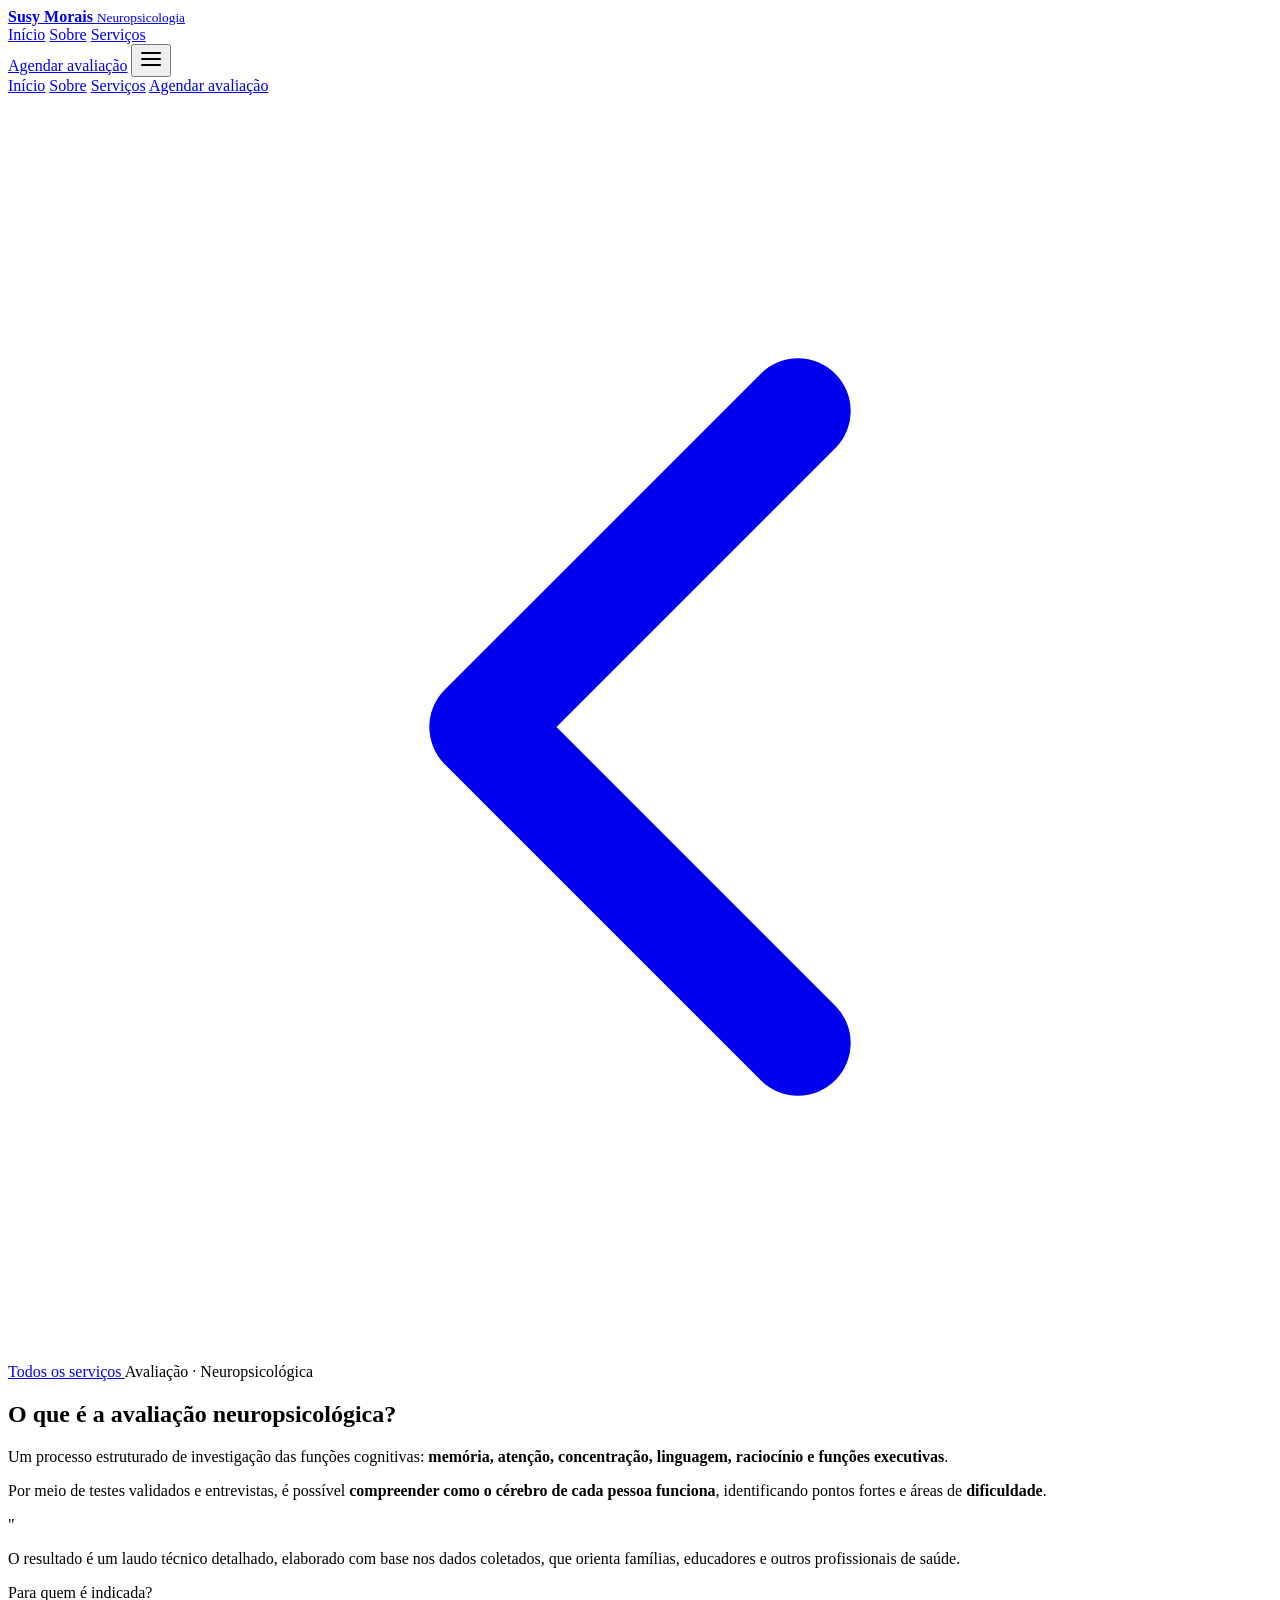
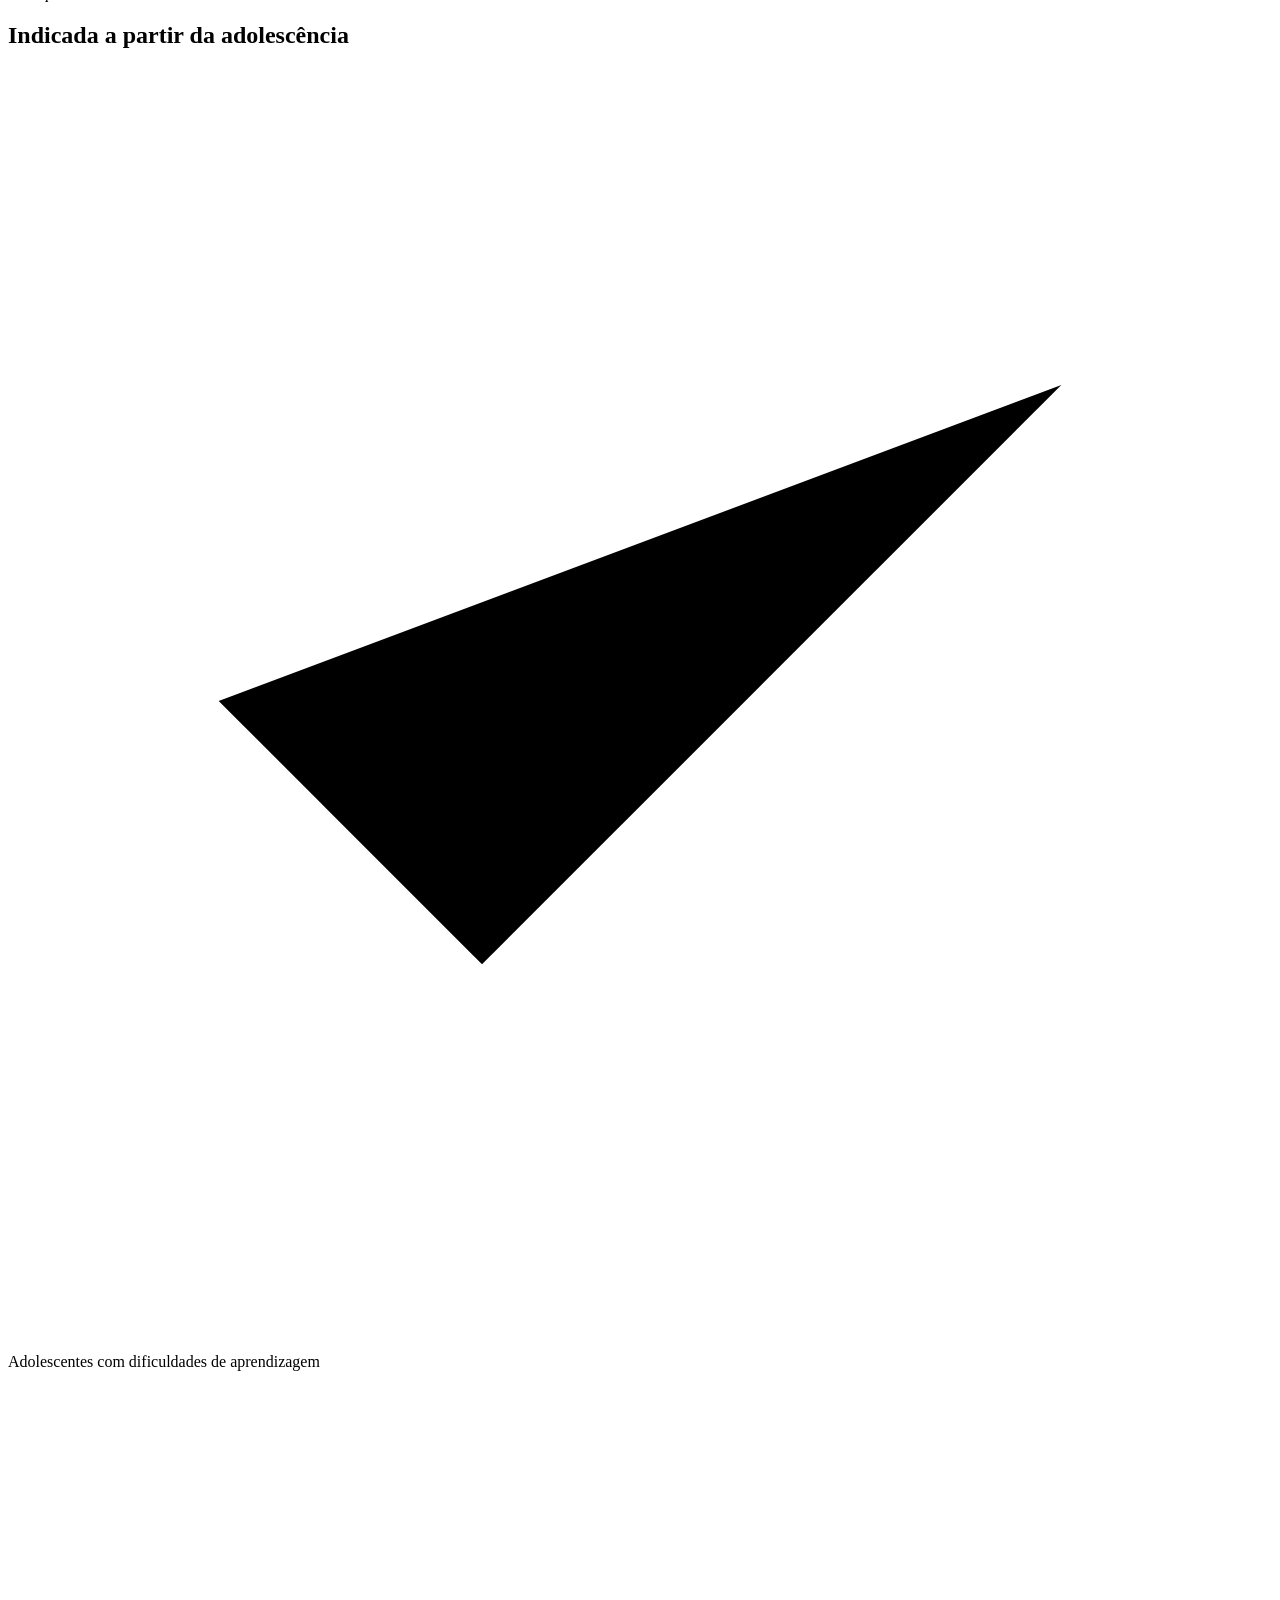
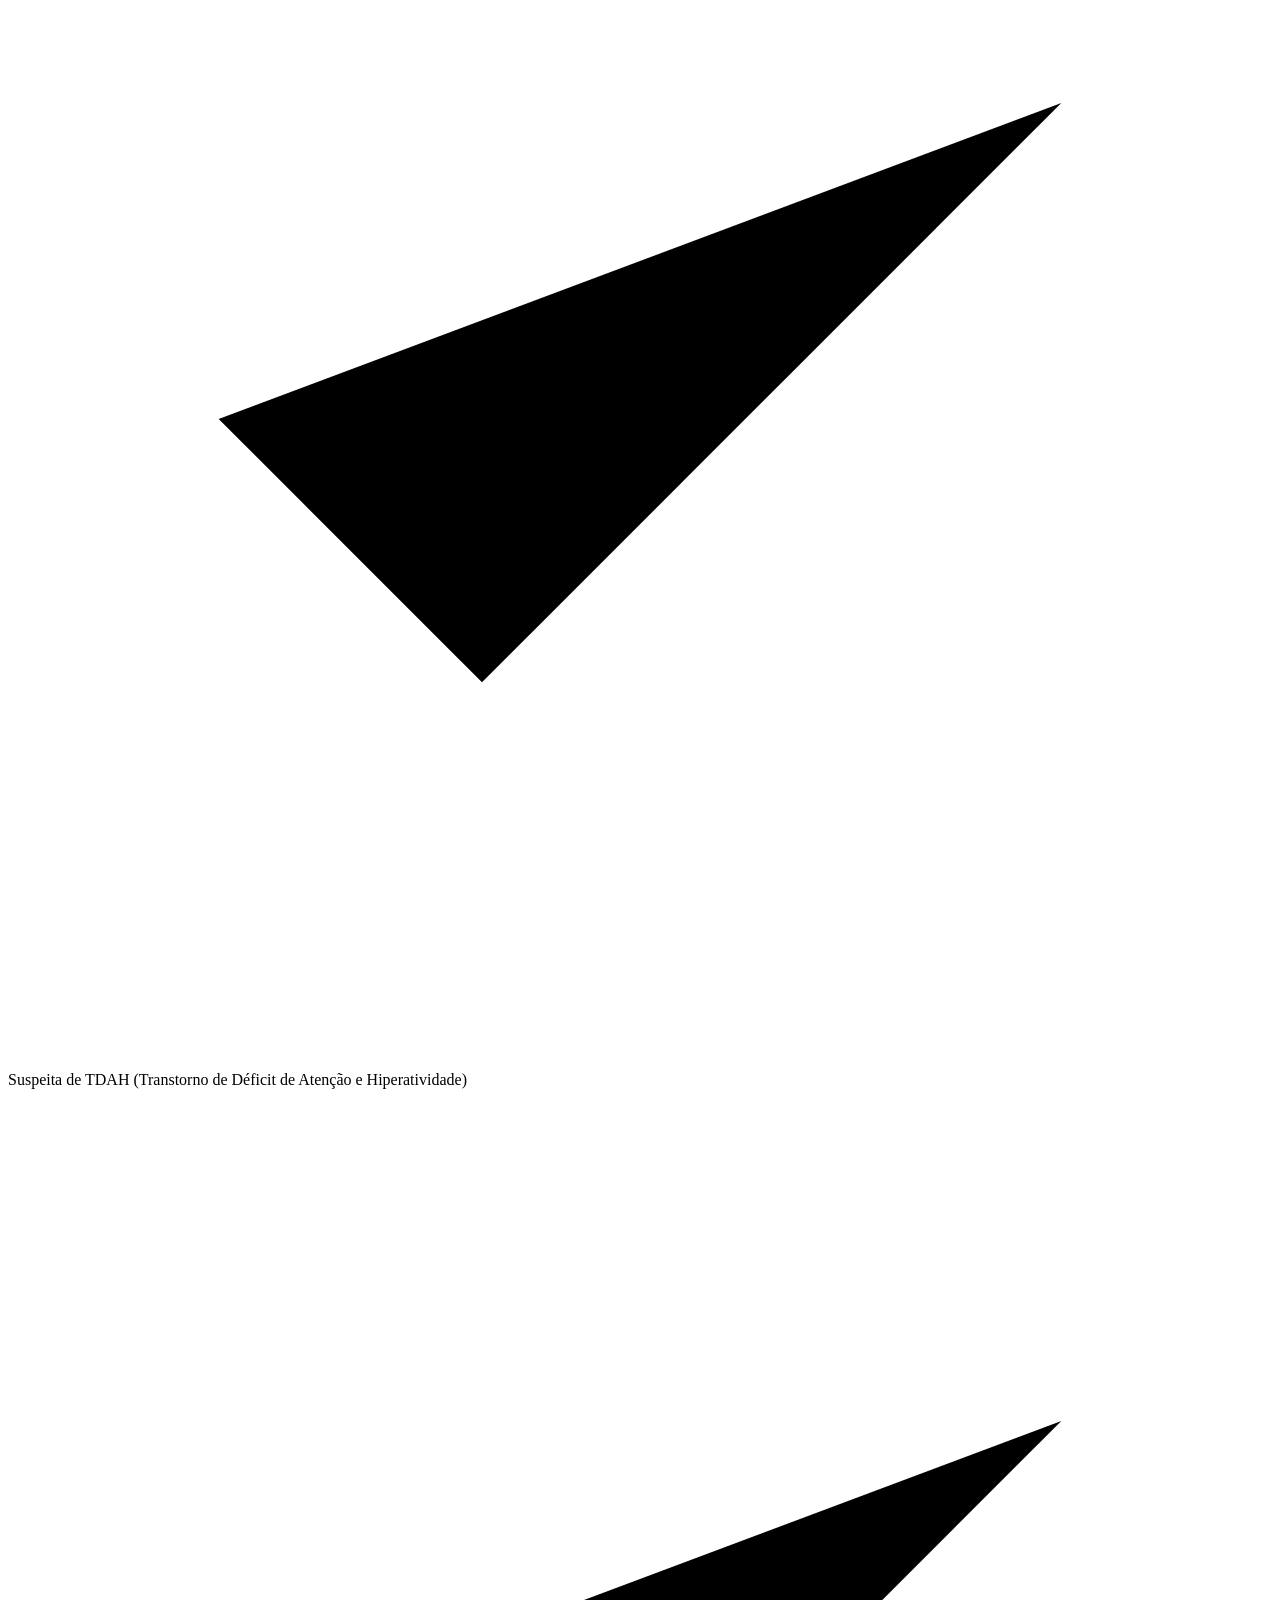
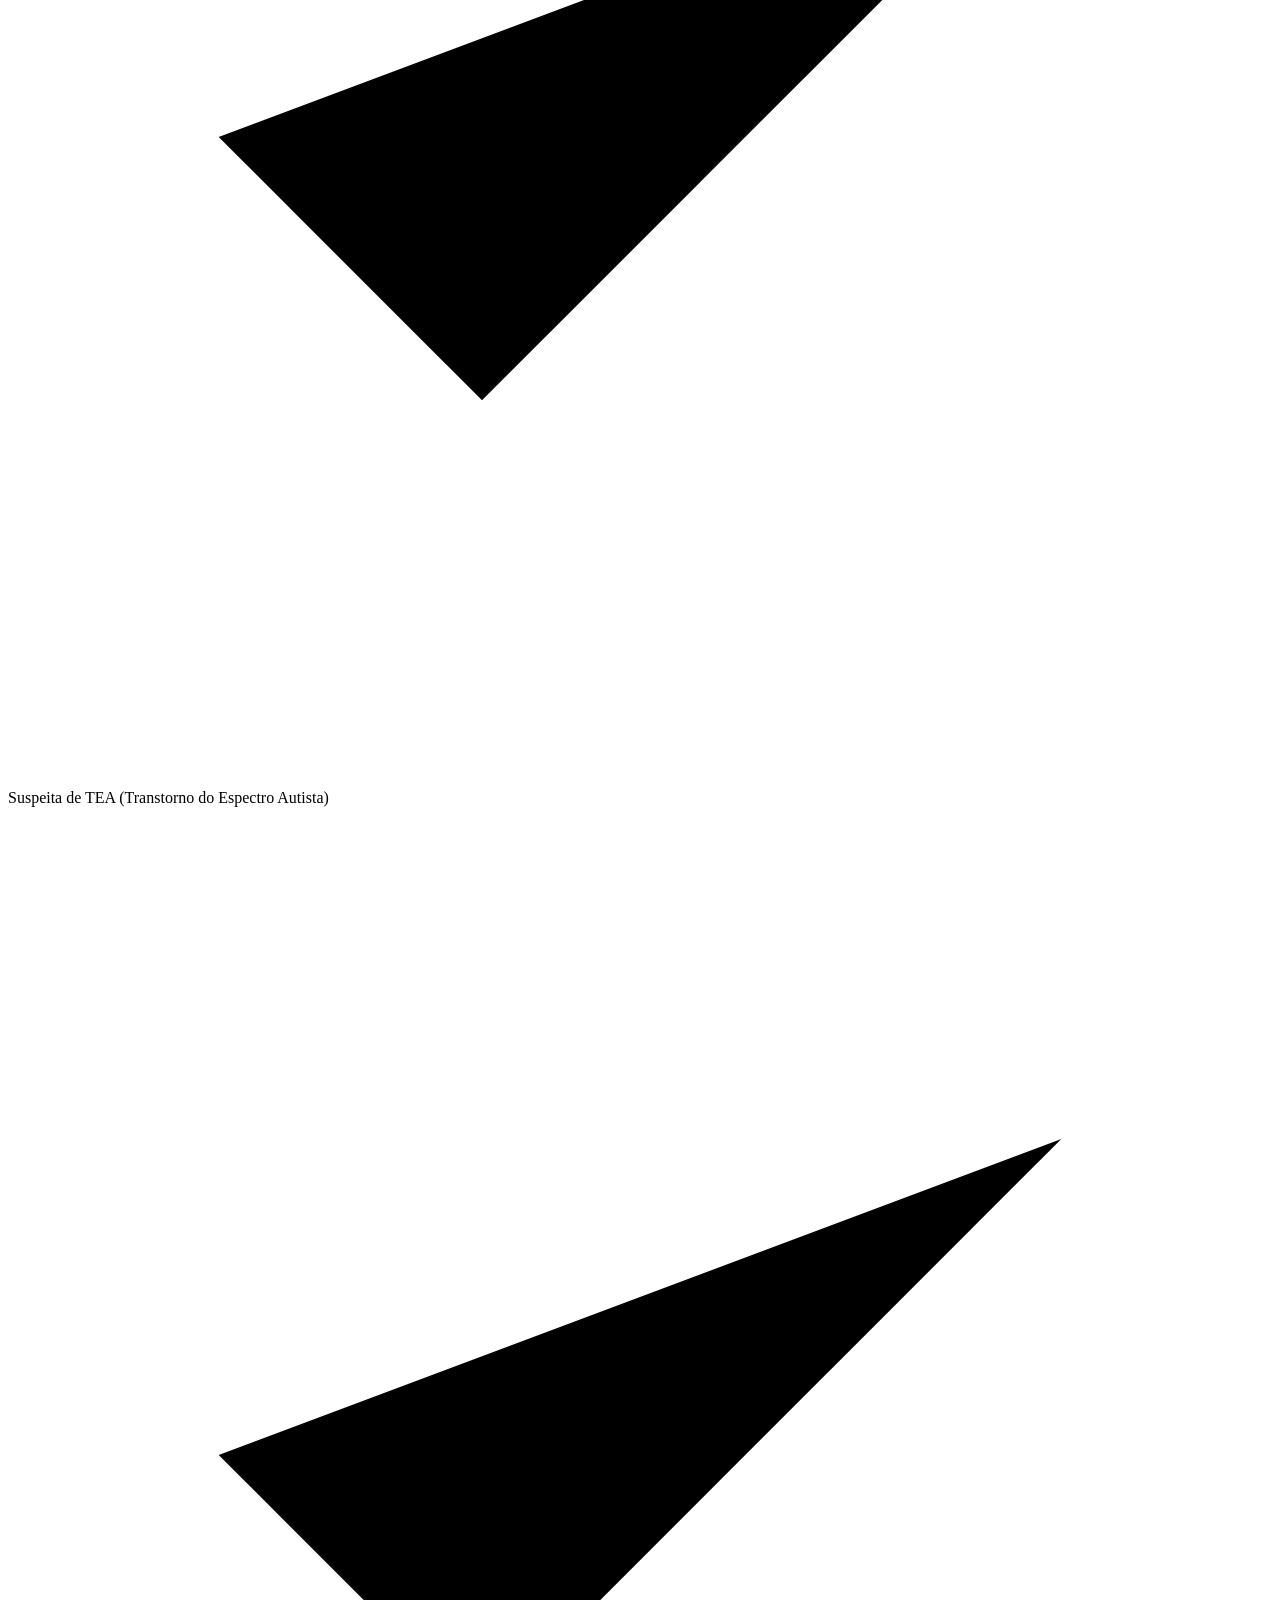
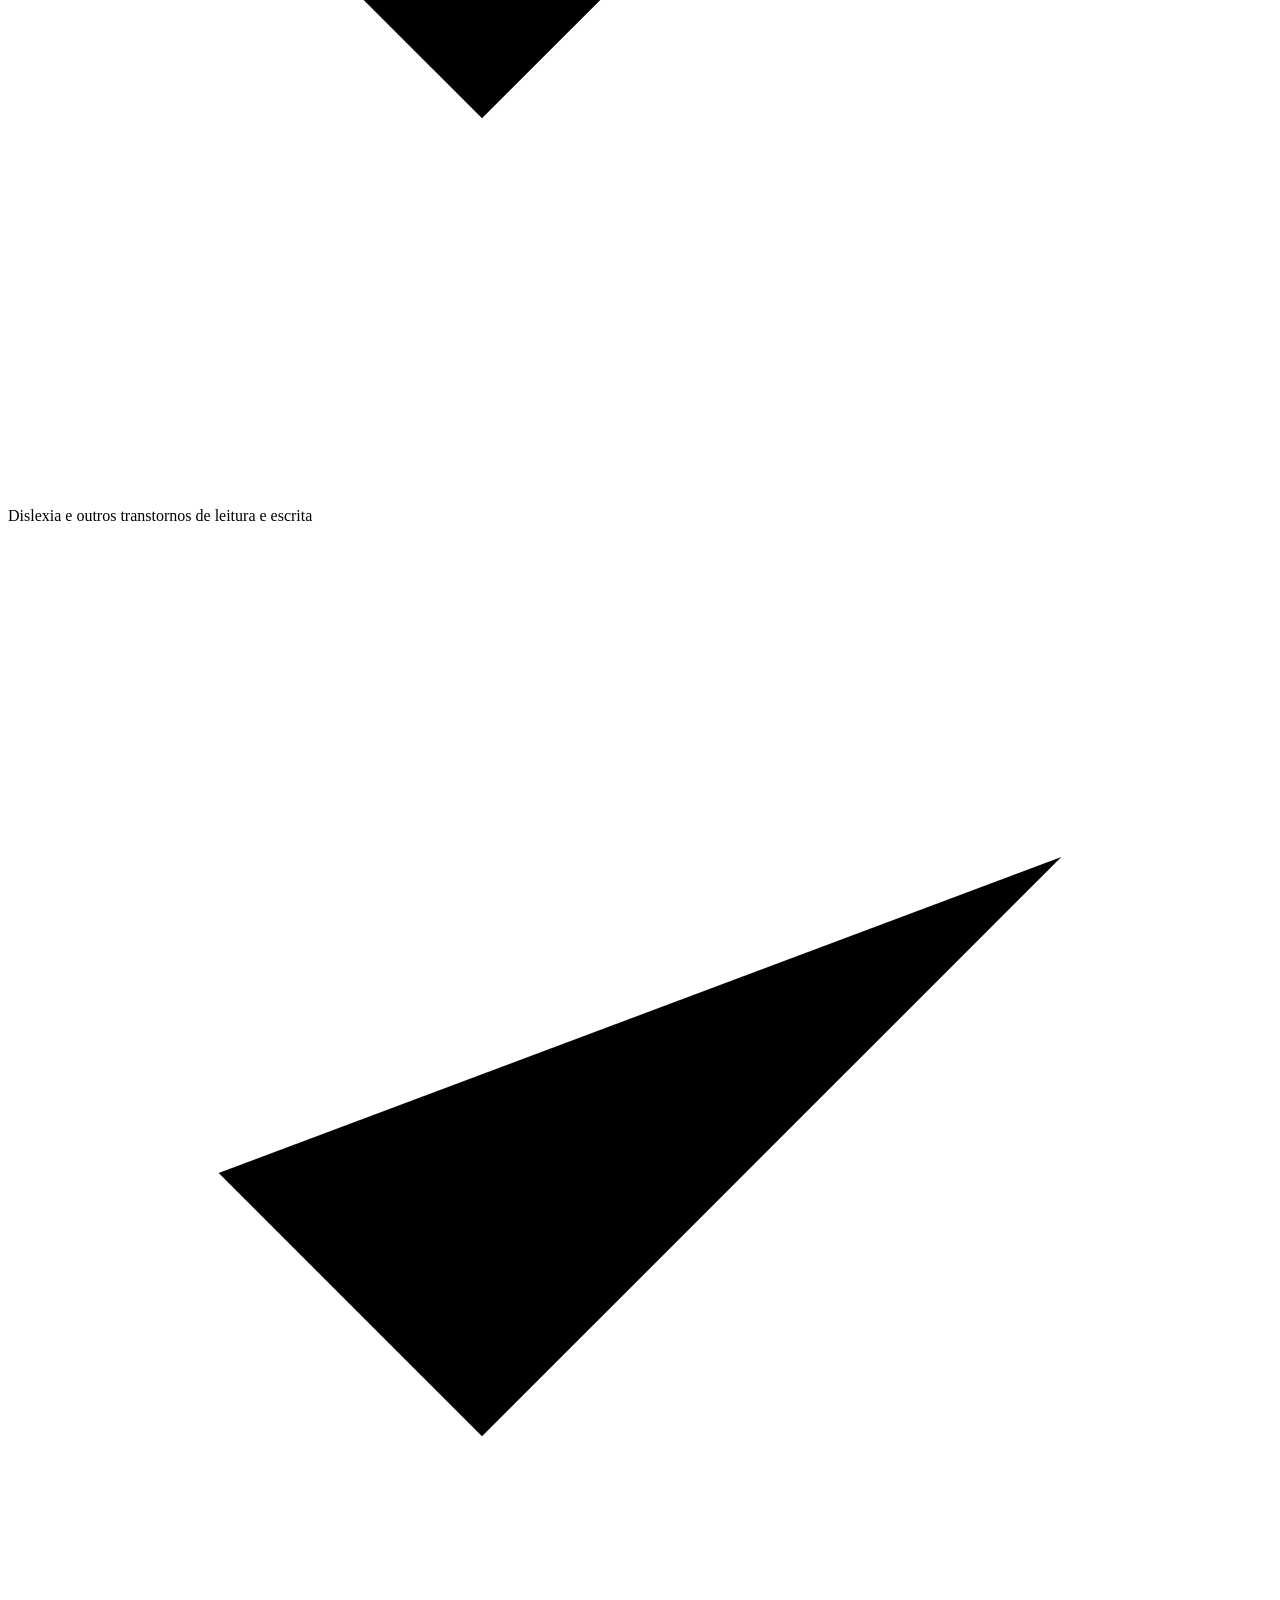
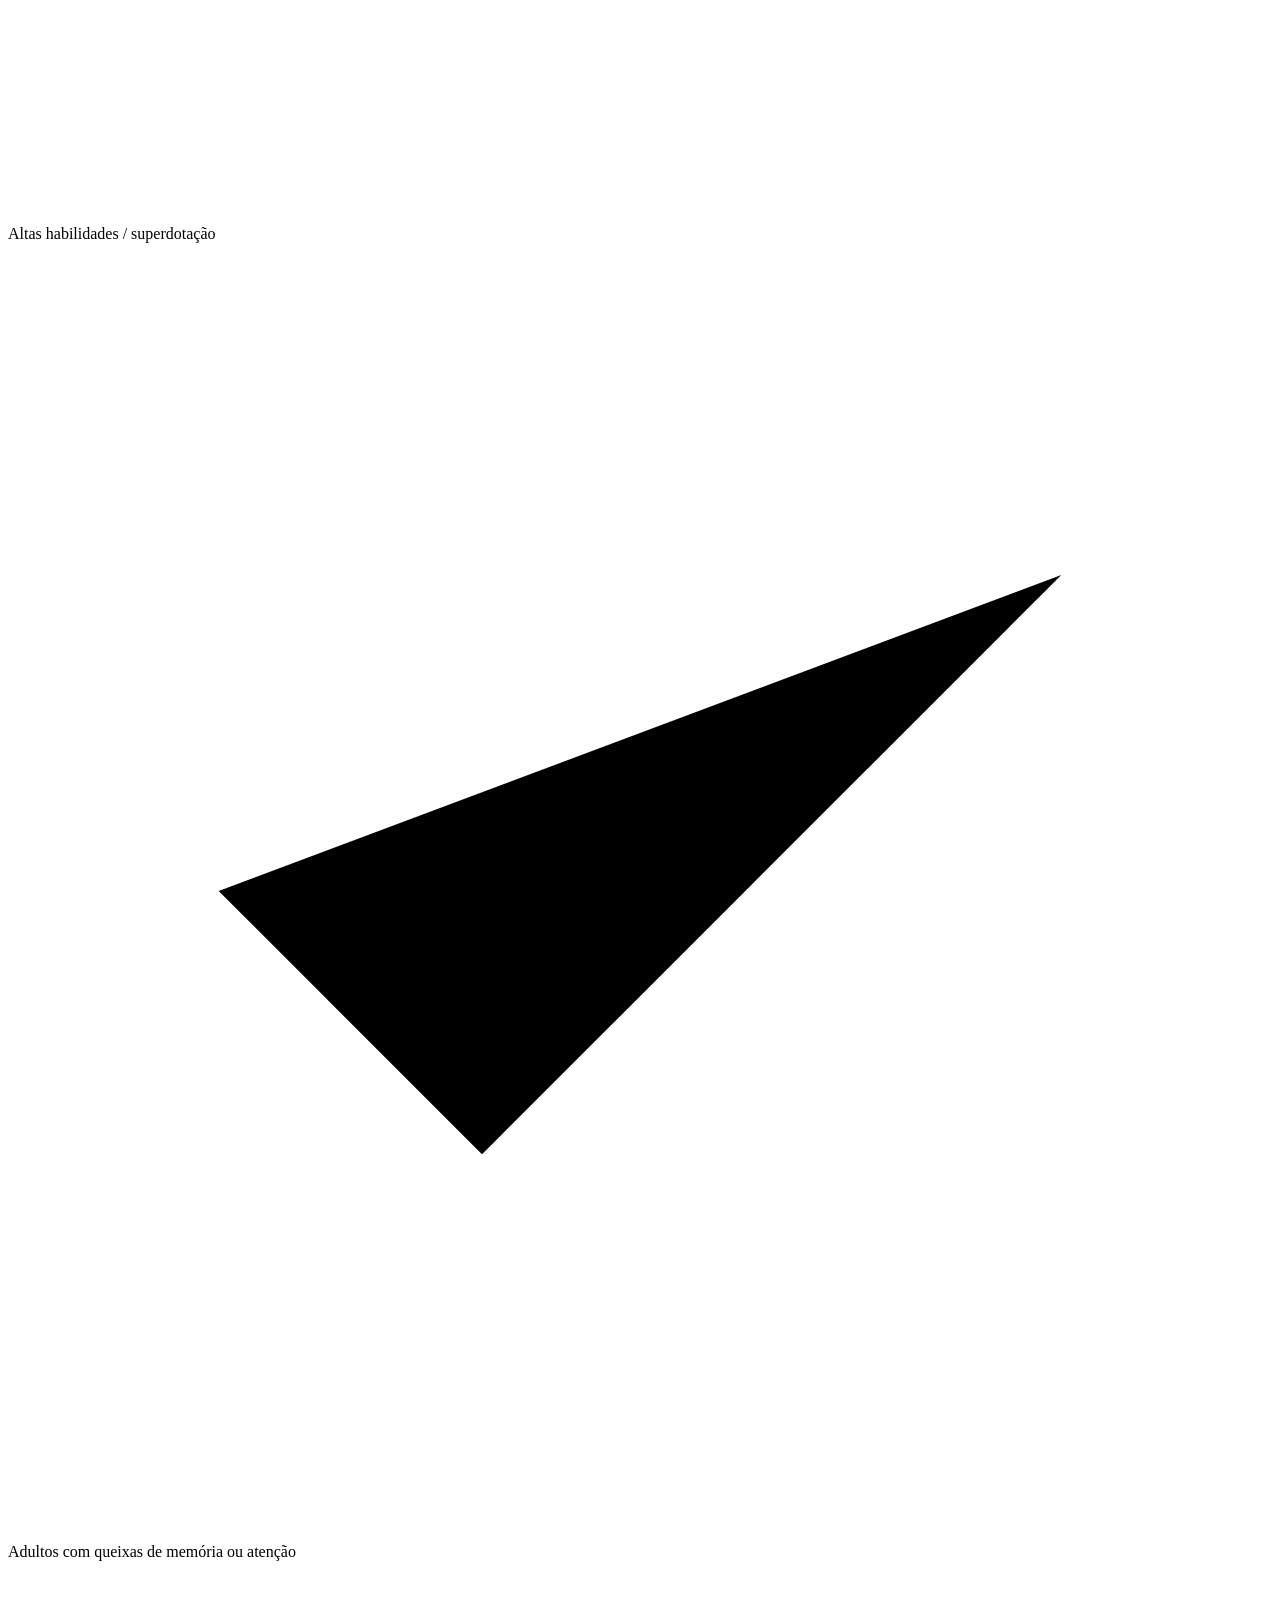
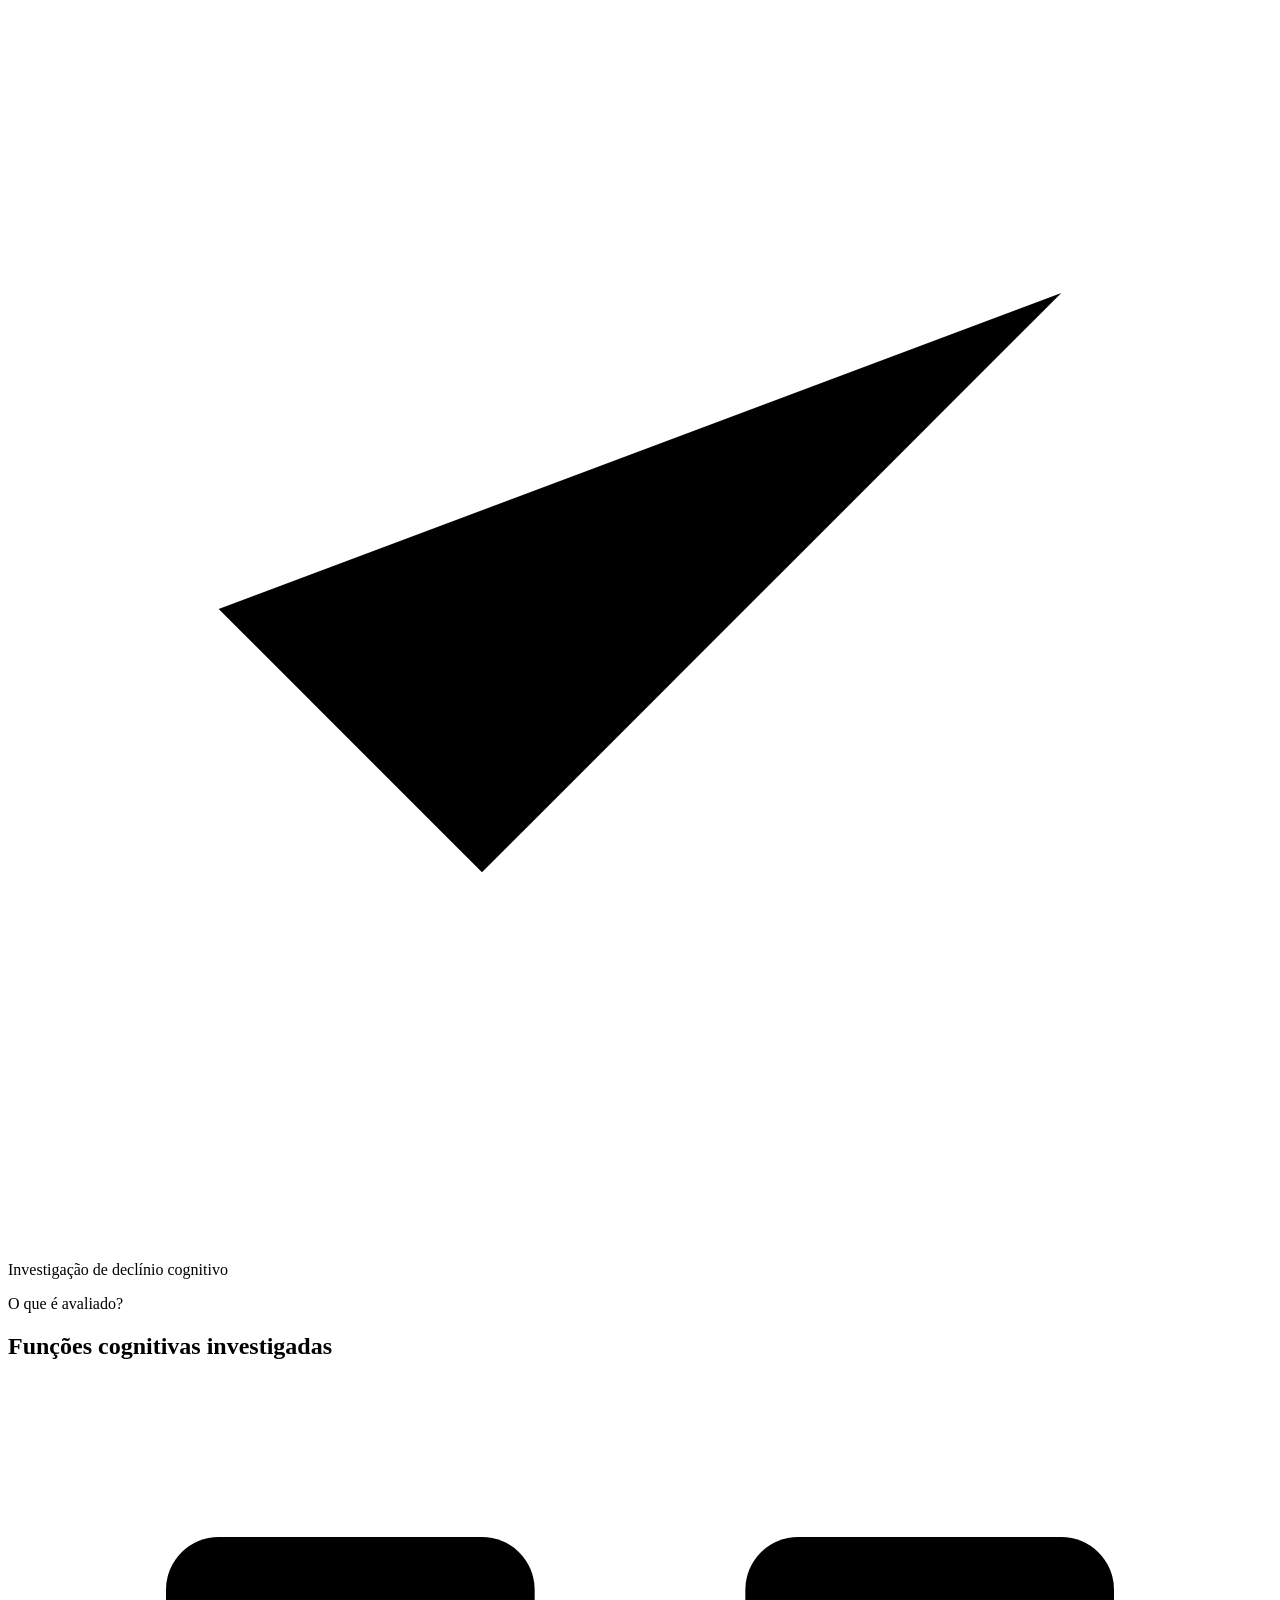
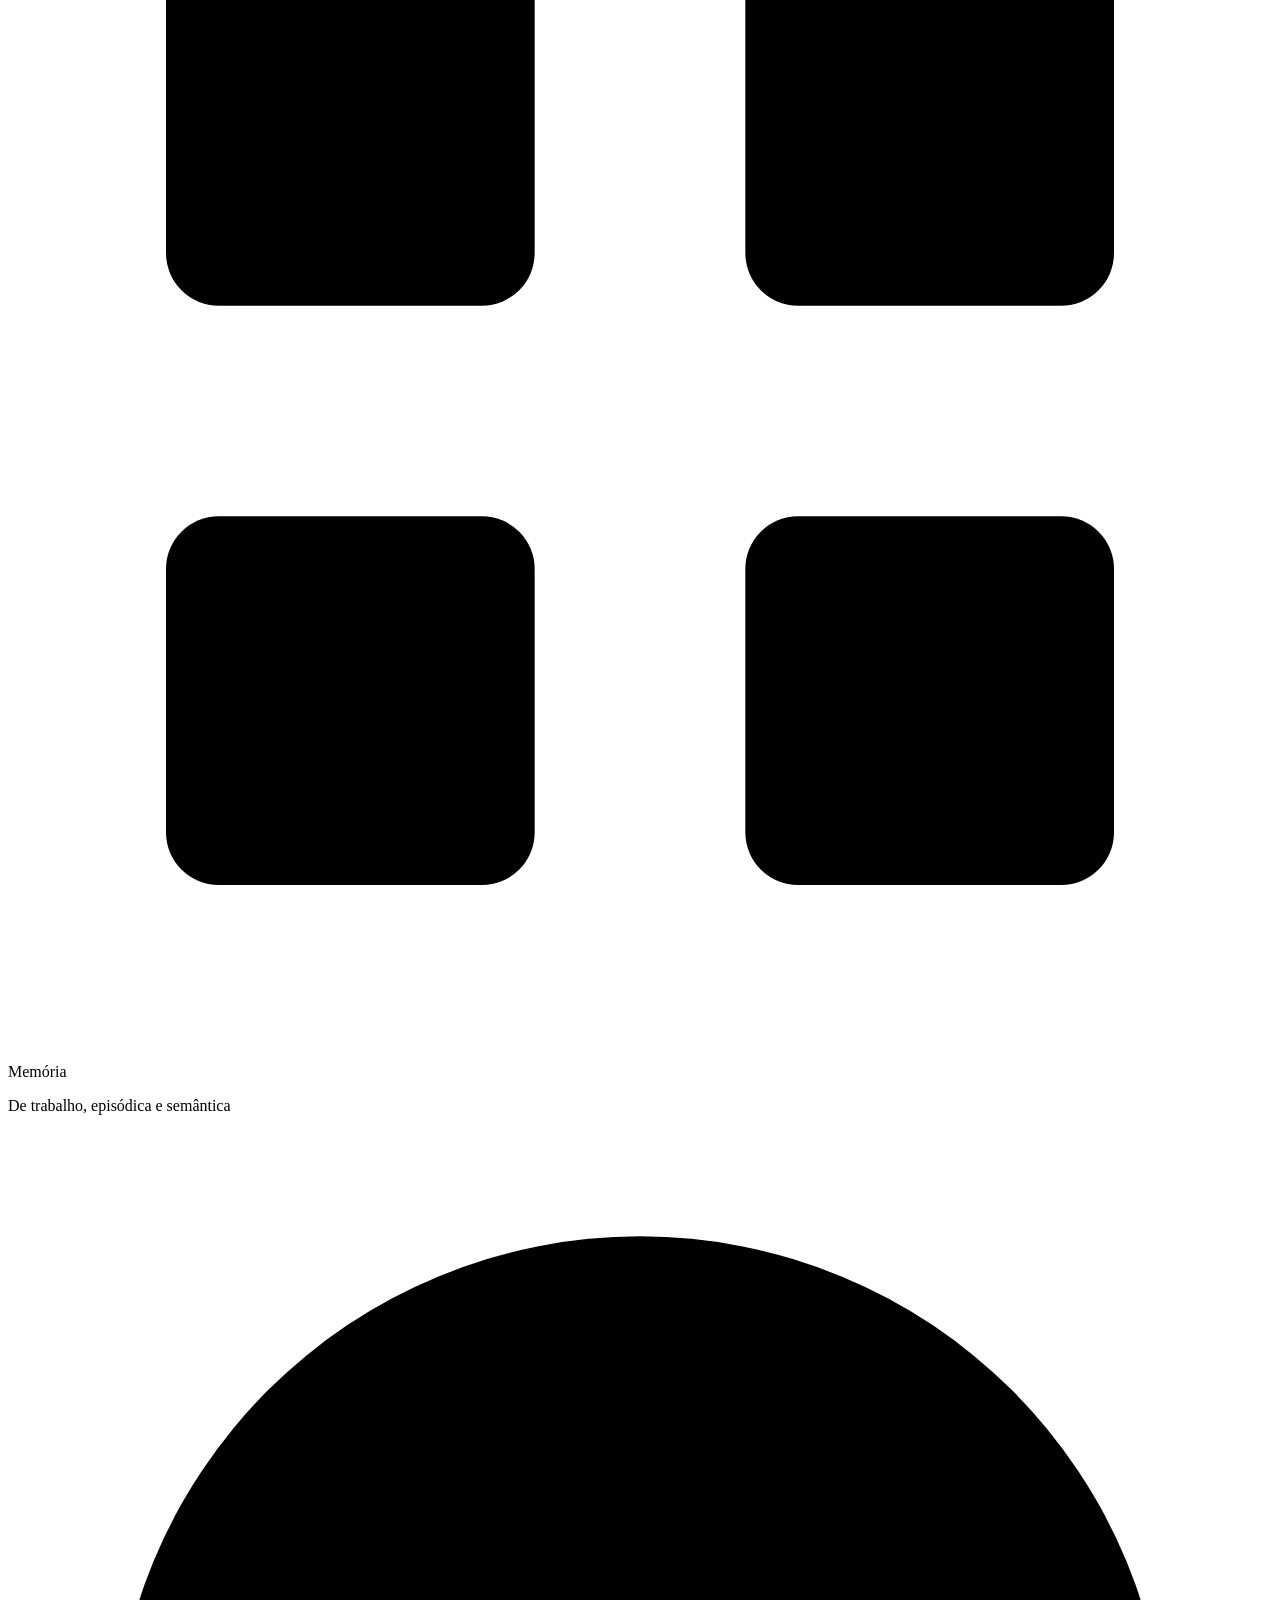
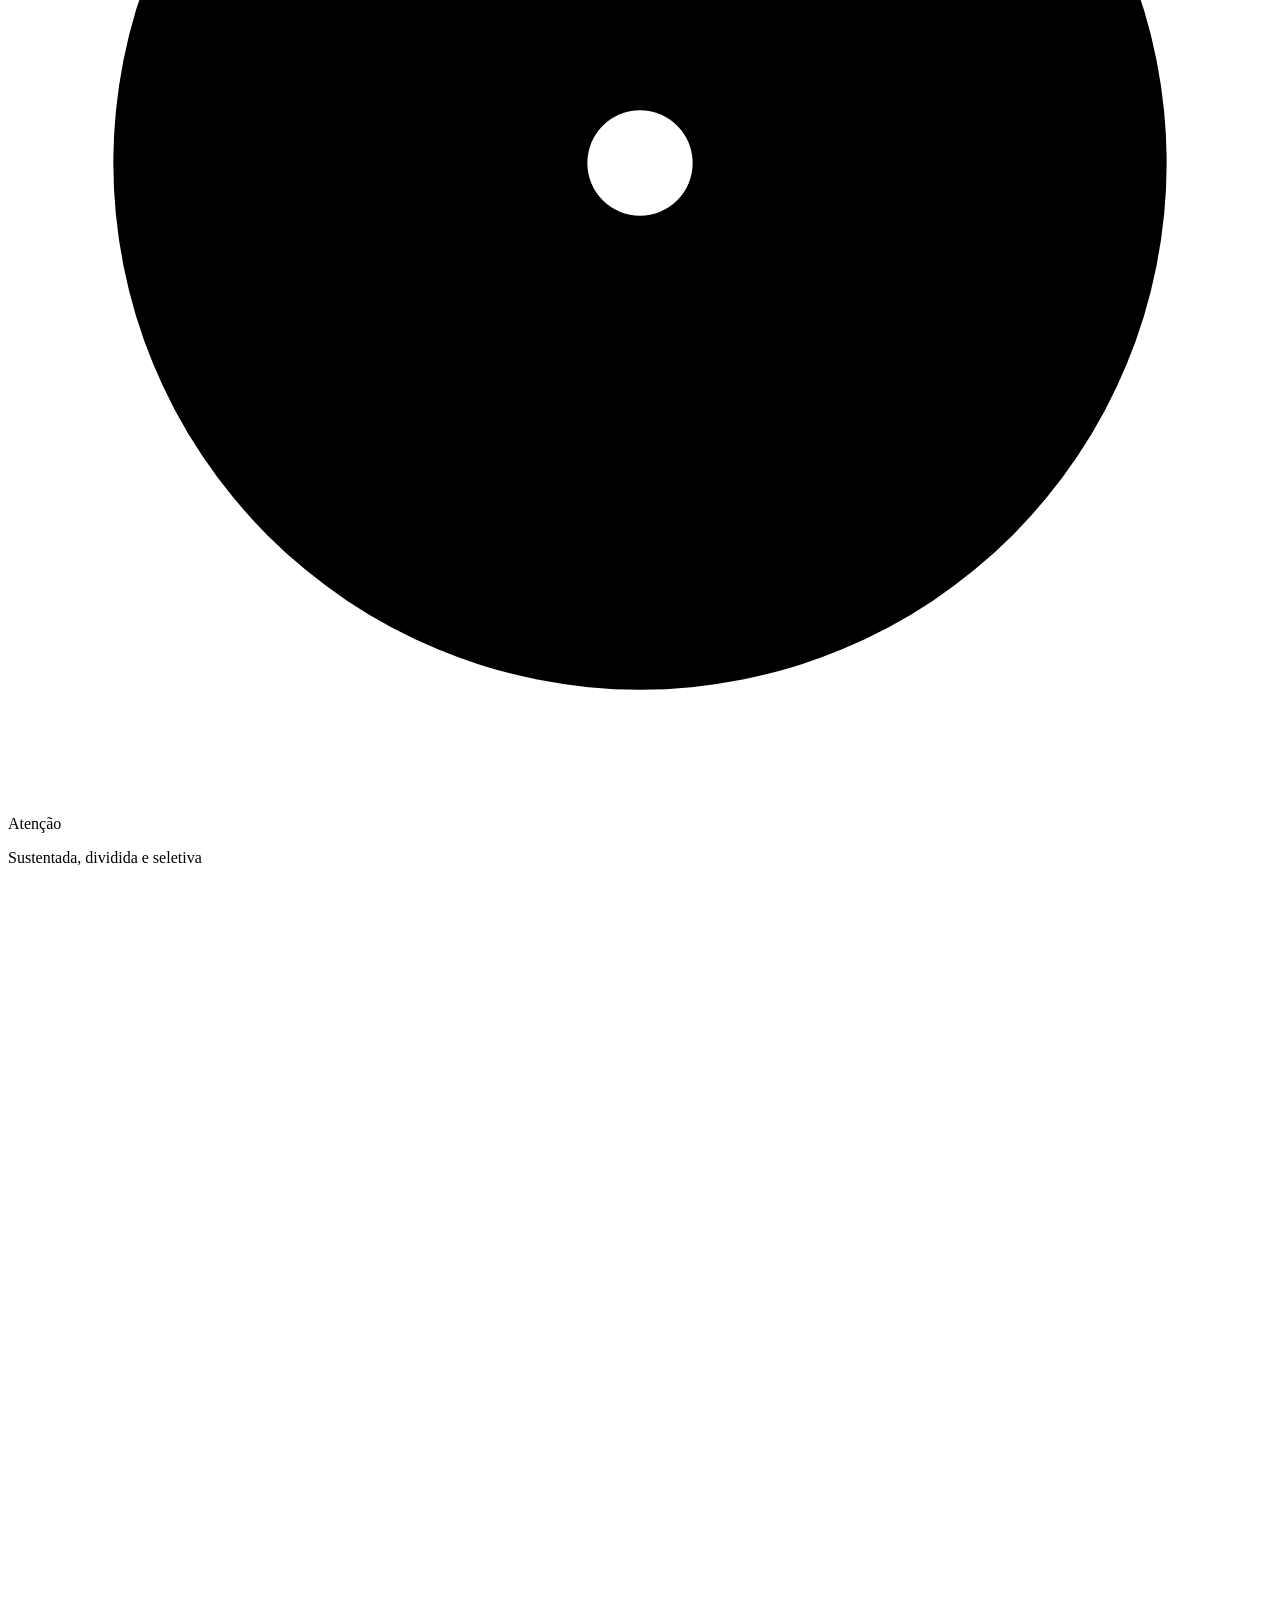
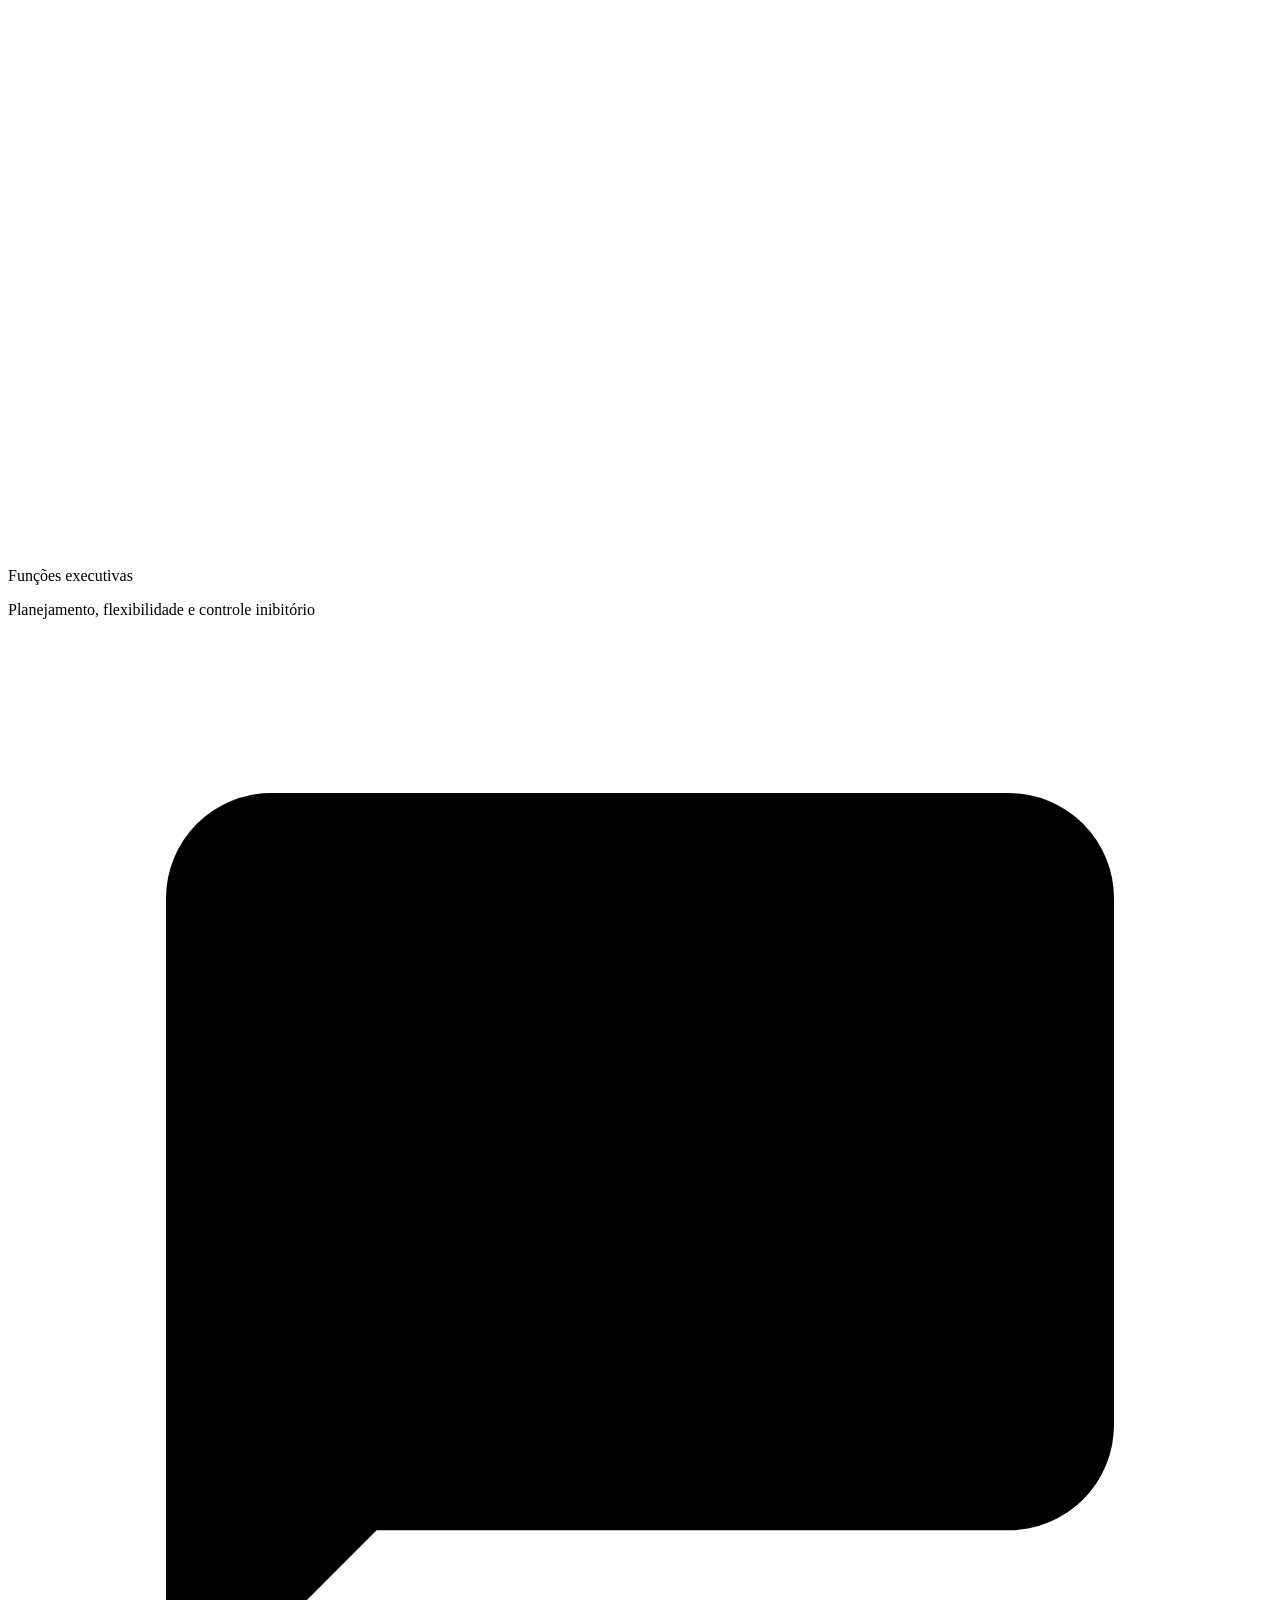
==== avaliacao-neuropsicologica.html @ e9dd9f86 "Remove menções a atendimento infantil, atendimento a partir da adolescência" ====
<!doctype html>
<html lang="pt-BR">
<head>
  <meta charset="utf-8" />
  <meta name="viewport" content="width=device-width, initial-scale=1" />
  <title>Avaliação Neuropsicológica, Susy Morais · Psicóloga</title>
  <meta name="description" content="Avaliação neuropsicológica completa em Natal – RN. Diagnóstico de TDAH, TEA, dificuldades de aprendizagem, memória e funções executivas." />
  <link rel="stylesheet" href="styles.css" />
</head>
<body>

  <nav class="nav" id="nav">
    <a class="brand" href="index.html">
      <b>Susy Morais</b>
      <small>Neuropsicologia</small>
    </a>
    <div class="navlinks">
      <a href="index.html">Início</a>
      <a href="sobre.html">Sobre</a>
      <a href="servicos.html" aria-current="page">Serviços</a>
    </div>
    <a class="btn-nav" href="https://wa.me/5584988919229?text=Ol%C3%A1%20Susy%2C%20gostaria%20de%20agendar%20uma%20avalia%C3%A7%C3%A3o%20neuropsicol%C3%B3gica." target="_blank" rel="noopener">Agendar avaliação</a>
    <button class="menu-toggle" id="menuToggle" aria-label="Menu" aria-expanded="false">
      <svg width="24" height="24" viewBox="0 0 24 24" fill="none" stroke="currentColor" stroke-width="2" stroke-linecap="round">
        <line x1="3" y1="6" x2="21" y2="6"/><line x1="3" y1="12" x2="21" y2="12"/><line x1="3" y1="18" x2="21" y2="18"/>
      </svg>
    </button>
  </nav>
  <div class="nav-drawer" id="navDrawer">
    <a href="index.html">Início</a>
    <a href="sobre.html">Sobre</a>
    <a href="servicos.html" aria-current="page">Serviços</a>
    <a class="btn-nav" href="https://wa.me/5584988919229?text=Ol%C3%A1%20Susy%2C%20gostaria%20de%20agendar%20uma%20avalia%C3%A7%C3%A3o." target="_blank" rel="noopener">Agendar avaliação</a>
  </div>

  <!-- HERO -->
  <section class="dp-hero">
    <div class="wrap dp-hero-grid">
      <div>
        <a class="back-link" href="servicos.html">
          <svg viewBox="0 0 24 24" fill="none" stroke="currentColor" stroke-width="2" stroke-linecap="round" stroke-linejoin="round"><polyline points="15 18 9 12 15 6"/></svg>
          Todos os serviços
        </a>
        <span class="eyebrow">Avaliação · Neuropsicológica</span>
        <h1>O que é a avaliação neuropsicológica?</h1>
        <div class="dp-deco"></div>
      </div>
      <div class="dp-hero-text">
        <p>Um processo estruturado de investigação das funções cognitivas: <strong>memória, atenção, concentração, linguagem, raciocínio e funções executivas</strong>.</p>
        <p>Por meio de testes validados e entrevistas, é possível <strong>compreender como o cérebro de cada pessoa funciona</strong>, identificando pontos fortes e áreas de <strong>dificuldade</strong>.</p>
      </div>
    </div>
  </section>

  <!-- CITAÇÃO -->
  <div class="dp-quote">
    <div class="wrap">
      <div class="dp-qmark">"</div>
      <p>O resultado é um laudo técnico detalhado, elaborado com base nos dados coletados, que orienta famílias, educadores e outros profissionais de saúde.</p>
    </div>
  </div>

  <!-- PARA QUEM -->
  <section class="sec">
    <div class="wrap">
      <div class="sec-head">
        <span class="eyebrow">Para quem é indicada?</span>
        <h2>Indicada a partir da adolescência</h2>
      </div>
      <div class="check-grid">
        <div class="check-item">
          <div class="check-icon"><svg viewBox="0 0 24 24"><path d="M20 6 9 17l-5-5"/></svg></div>
          <p>Adolescentes com dificuldades de aprendizagem</p>
        </div>
        <div class="check-item">
          <div class="check-icon"><svg viewBox="0 0 24 24"><path d="M20 6 9 17l-5-5"/></svg></div>
          <p>Suspeita de TDAH (Transtorno de Déficit de Atenção e Hiperatividade)</p>
        </div>
        <div class="check-item">
          <div class="check-icon"><svg viewBox="0 0 24 24"><path d="M20 6 9 17l-5-5"/></svg></div>
          <p>Suspeita de TEA (Transtorno do Espectro Autista)</p>
        </div>
        <div class="check-item">
          <div class="check-icon"><svg viewBox="0 0 24 24"><path d="M20 6 9 17l-5-5"/></svg></div>
          <p>Dislexia e outros transtornos de leitura e escrita</p>
        </div>
        <div class="check-item">
          <div class="check-icon"><svg viewBox="0 0 24 24"><path d="M20 6 9 17l-5-5"/></svg></div>
          <p>Altas habilidades / superdotação</p>
        </div>
        <div class="check-item">
          <div class="check-icon"><svg viewBox="0 0 24 24"><path d="M20 6 9 17l-5-5"/></svg></div>
          <p>Adultos com queixas de memória ou atenção</p>
        </div>
        <div class="check-item">
          <div class="check-icon"><svg viewBox="0 0 24 24"><path d="M20 6 9 17l-5-5"/></svg></div>
          <p>Investigação de declínio cognitivo</p>
        </div>
      </div>
    </div>
  </section>

  <!-- O QUE É AVALIADO -->
  <section class="sec tint">
    <div class="wrap">
      <div class="sec-head">
        <span class="eyebrow">O que é avaliado?</span>
        <h2>Funções cognitivas investigadas</h2>
      </div>
      <div class="func-grid">
        <div class="func-card">
          <div class="func-icon">
            <svg viewBox="0 0 24 24"><rect width="7" height="7" x="3" y="3" rx="1"/><rect width="7" height="7" x="14" y="3" rx="1"/><rect width="7" height="7" x="14" y="14" rx="1"/><rect width="7" height="7" x="3" y="14" rx="1"/></svg>
          </div>
          <p class="func-label">Memória</p>
          <p>De trabalho, episódica e semântica</p>
        </div>
        <div class="func-card">
          <div class="func-icon">
            <svg viewBox="0 0 24 24"><circle cx="12" cy="12" r="10"/><circle cx="12" cy="12" r="1" fill="#fff" stroke="none"/><line x1="22" y1="12" x2="18" y2="12"/><line x1="6" y1="12" x2="2" y2="12"/><line x1="12" y1="6" x2="12" y2="2"/><line x1="12" y1="22" x2="12" y2="18"/></svg>
          </div>
          <p class="func-label">Atenção</p>
          <p>Sustentada, dividida e seletiva</p>
        </div>
        <div class="func-card">
          <div class="func-icon">
            <svg viewBox="0 0 24 24"><line x1="4" y1="21" x2="4" y2="14"/><line x1="4" y1="10" x2="4" y2="3"/><line x1="12" y1="21" x2="12" y2="12"/><line x1="12" y1="8" x2="12" y2="3"/><line x1="20" y1="21" x2="20" y2="16"/><line x1="20" y1="12" x2="20" y2="3"/><line x1="1" y1="14" x2="7" y2="14"/><line x1="9" y1="8" x2="15" y2="8"/><line x1="17" y1="16" x2="23" y2="16"/></svg>
          </div>
          <p class="func-label">Funções executivas</p>
          <p>Planejamento, flexibilidade e controle inibitório</p>
        </div>
        <div class="func-card">
          <div class="func-icon">
            <svg viewBox="0 0 24 24"><path d="M21 15a2 2 0 0 1-2 2H7l-4 4V5a2 2 0 0 1 2-2h14a2 2 0 0 1 2 2z"/></svg>
          </div>
          <p class="func-label">Linguagem</p>
          <p>Linguagem e processamento fonológico</p>
        </div>
        <div class="func-card">
          <div class="func-icon">
            <svg viewBox="0 0 24 24"><polygon points="13 2 3 14 12 14 11 22 21 10 12 10 13 2" fill="#fff" stroke="#fff"/></svg>
          </div>
          <p class="func-label">Raciocínio</p>
          <p>Lógico e velocidade de processamento</p>
        </div>
        <div class="func-card">
          <div class="func-icon">
            <svg viewBox="0 0 24 24"><path d="M1 12s4-8 11-8 11 8 11 8-4 8-11 8-11-8-11-8z"/><circle cx="12" cy="12" r="3"/></svg>
          </div>
          <p class="func-label">Habilidades visuais</p>
          <p>Visuoespaciais e visuoconstrutivas</p>
        </div>
      </div>
    </div>
  </section>

  <!-- COMO FUNCIONA NA PRÁTICA -->
  <section class="sec">
    <div class="wrap">
      <div class="sec-head">
        <span class="eyebrow">O que inclui?</span>
        <h2>Como funciona na prática</h2>
      </div>
      <div class="timeline">
        <div class="tl-item">
          <div class="tl-top">
            <div class="tl-circle c-a">01</div>
            <div class="tl-conn"></div>
          </div>
          <p class="tl-label">Anamnese</p>
          <h4>Entrevista inicial</h4>
          <p>Entrevista com o paciente e familiares para levantar histórico e objetivos</p>
        </div>
        <div class="tl-item">
          <div class="tl-top">
            <div class="tl-circle c-d">02</div>
            <div class="tl-conn"></div>
          </div>
          <p class="tl-label">Testagem</p>
          <h4>Aplicação de testes</h4>
          <p>Aplicação de bateria de testes neuropsicológicos validados</p>
        </div>
        <div class="tl-item">
          <div class="tl-top">
            <div class="tl-circle c-d">03</div>
            <div class="tl-conn"></div>
          </div>
          <p class="tl-label">Laudo</p>
          <h4>Elaboração do laudo</h4>
          <p>Elaboração do laudo neuropsicológico completo e detalhado</p>
        </div>
        <div class="tl-item">
          <div class="tl-top">
            <div class="tl-circle c-d">04</div>
          </div>
          <p class="tl-label">Devolutiva</p>
          <h4>Sessão de devolutiva</h4>
          <p>Sessão de devolutiva com orientações práticas e encaminhamentos</p>
        </div>
      </div>
    </div>
  </section>

  <!-- CTA -->
  <div class="dp-cta">
    <div class="wrap dp-cta-grid">
      <div>
        <a class="back-link" href="servicos.html">
          <svg viewBox="0 0 24 24" fill="none" stroke="currentColor" stroke-width="2" stroke-linecap="round" stroke-linejoin="round"><polyline points="15 18 9 12 15 6"/></svg>
          Todos os serviços
        </a>
        <span class="eyebrow">Próximo passo</span>
        <h2>Pronto para entender o seu cérebro?</h2>
        <p class="dp-cta-desc">Atendimento presencial em Natal/RN e online para todo o Brasil.</p>
      </div>
      <div class="dp-cta-actions">
        <a class="btn-wa" href="https://wa.me/5584988919229?text=Ol%C3%A1%20Susy%2C%20gostaria%20de%20agendar%20uma%20avalia%C3%A7%C3%A3o%20neuropsicol%C3%B3gica." target="_blank" rel="noopener">
          Agendar pelo WhatsApp
        </a>
        <a class="dp-cta-link" href="servicos.html">Conhecer outras avaliações →</a>
      </div>
    </div>
  </div>

  <footer class="site-footer">
    <div class="wrap">
      <div class="footer-inner">
        <div>
          <em class="f-name">Susy Morais</em>
          <p class="f-brand-desc">Psicóloga com atuação em avaliação neuropsicológica e psicológica. Natal – RN.</p>
        </div>
        <div class="footer-col">
          <h4>Menu</h4>
          <a href="index.html">Início</a>
          <a href="sobre.html">Sobre</a>
          <a href="servicos.html">Serviços</a>
        </div>
        <div class="footer-col">
          <h4>Contato</h4>
          <a href="https://wa.me/5584988919229" target="_blank" rel="noopener">
            <svg viewBox="0 0 24 24" fill="none" stroke="currentColor" stroke-width="1.7" stroke-linecap="round" stroke-linejoin="round"><path d="M22 16.92v3a2 2 0 0 1-2.18 2 19.8 19.8 0 0 1-8.63-3.07 19.5 19.5 0 0 1-6-6 19.8 19.8 0 0 1-3.07-8.67A2 2 0 0 1 4.11 2h3a2 2 0 0 1 2 1.72c.13.96.36 1.9.7 2.81a2 2 0 0 1-.45 2.11L8.09 9.91a16 16 0 0 0 6 6l1.27-1.27a2 2 0 0 1 2.11-.45c.9.34 1.85.57 2.81.7A2 2 0 0 1 22 16.92Z"/></svg>
            (84) 9 8891-9229
          </a>
          <a href="https://instagram.com/psisusymorais" target="_blank" rel="noopener">
            <svg viewBox="0 0 24 24" fill="none" stroke="currentColor" stroke-width="1.7" stroke-linecap="round" stroke-linejoin="round"><rect x="3" y="3" width="18" height="18" rx="5"/><circle cx="12" cy="12" r="3.5"/><circle cx="17.5" cy="6.5" r=".6" fill="currentColor"/></svg>
            @psisusymorais
          </a>          <a href="https://www.google.com/maps/place/Corporate+Tower+Center/@-5.8206722,-35.2109868,18z" target="_blank" rel="noopener">
            <svg viewBox="0 0 24 24" fill="none" stroke="currentColor" stroke-width="1.7" stroke-linecap="round" stroke-linejoin="round"><path d="M12 21s7-5.5 7-11a7 7 0 1 0-14 0c0 5.5 7 11 7 11Z"/><circle cx="12" cy="10" r="2.5"/></svg>
            Corporate Tower Center, Natal – RN
          </a>        </div>
        <div class="footer-col">
          <h4>Serviços</h4>
          <a href="avaliacao-neuropsicologica.html">Avaliação Neuropsicológica</a>
          <a href="avaliacao-psicologica-clinica.html">Avaliação Psicológica</a>
          <a href="avaliacao-empresarial-nr1.html">Avaliação Empresarial</a>
        </div>
      </div>
      <div class="footer-bottom">
        <span>© 2026 Susy Morais. Todos os direitos reservados.</span>
        <span>CRP 17/5992 · CNPJ 56.604.965/0001-48</span>
      </div>
    </div>
  </footer>
  <a class="wa-float" href="https://wa.me/5584988919229?text=Ol%C3%A1%20Susy%2C%20gostaria%20de%20agendar%20uma%20avalia%C3%A7%C3%A3o." target="_blank" rel="noopener" aria-label="WhatsApp">
    <svg viewBox="0 0 24 24" xmlns="http://www.w3.org/2000/svg"><path d="M12.04 2C6.58 2 2.13 6.45 2.13 11.91c0 1.75.46 3.45 1.32 4.95L2 22l5.25-1.38a9.9 9.9 0 0 0 4.79 1.22h.01c5.46 0 9.91-4.45 9.91-9.91 0-2.65-1.03-5.14-2.9-7.01A9.82 9.82 0 0 0 12.04 2Zm0 1.82c2.16 0 4.18.84 5.71 2.37a8.02 8.02 0 0 1 2.37 5.72c0 4.46-3.63 8.09-8.1 8.09a8.1 8.1 0 0 1-4.13-1.13l-.3-.18-3.07.81.82-3-.19-.31a8.05 8.05 0 0 1-1.24-4.29c0-4.46 3.63-8.09 8.1-8.09Zm-2.6 3.98c-.16 0-.42.06-.64.3-.22.24-.85.83-.85 2.02 0 1.19.87 2.34.99 2.5.12.16 1.7 2.6 4.12 3.64.58.25 1.03.4 1.38.51.58.18 1.11.16 1.53.1.47-.07 1.43-.58 1.63-1.15.2-.56.2-1.05.14-1.15-.06-.1-.22-.16-.46-.28-.24-.12-1.43-.71-1.65-.79-.22-.08-.38-.12-.54.12-.16.24-.62.79-.76.95-.14.16-.28.18-.52.06-.24-.12-1.02-.38-1.94-1.2-.72-.64-1.2-1.43-1.34-1.67-.14-.24-.01-.37.11-.49.11-.11.24-.28.36-.42.12-.14.16-.24.24-.4.08-.16.04-.3-.02-.42-.06-.12-.54-1.3-.74-1.78-.2-.47-.4-.4-.54-.41h-.46Z"/></svg>
  </a>
  <script src="main.js"></script>
</body>
</html>
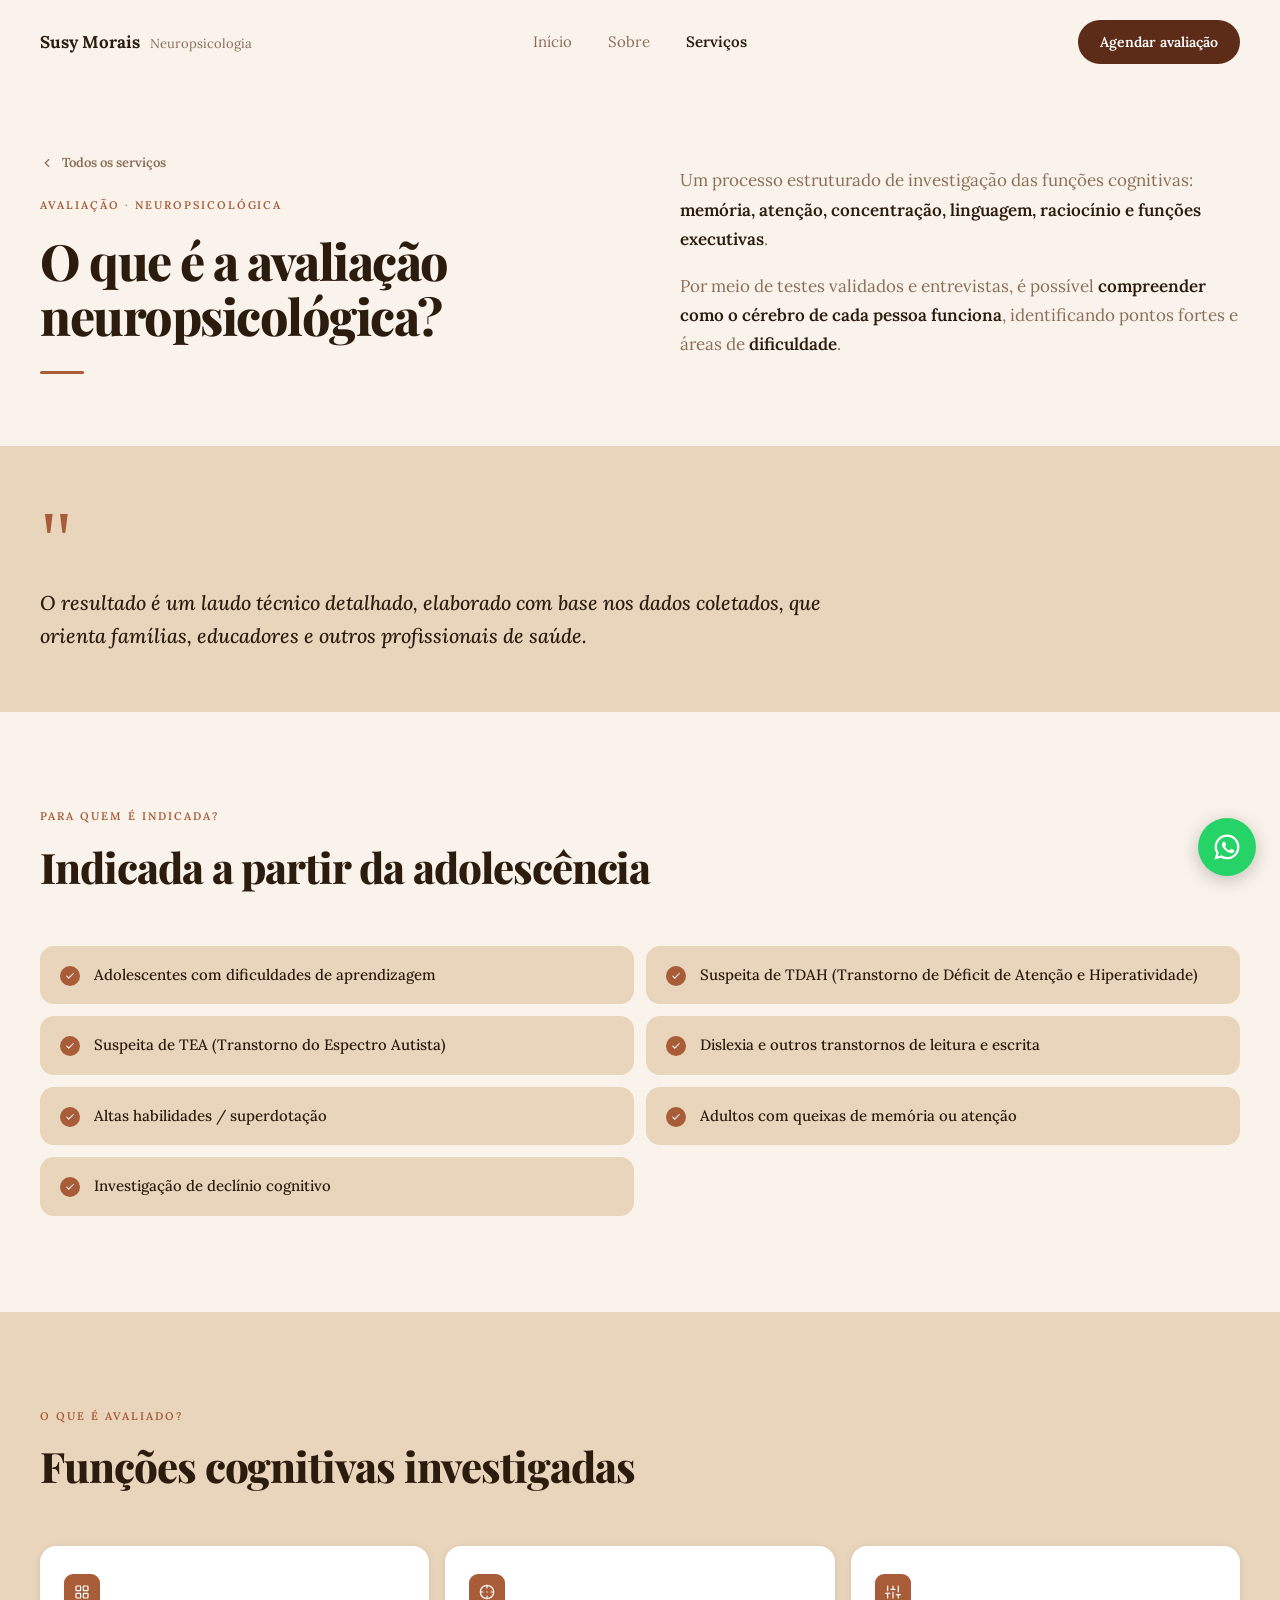
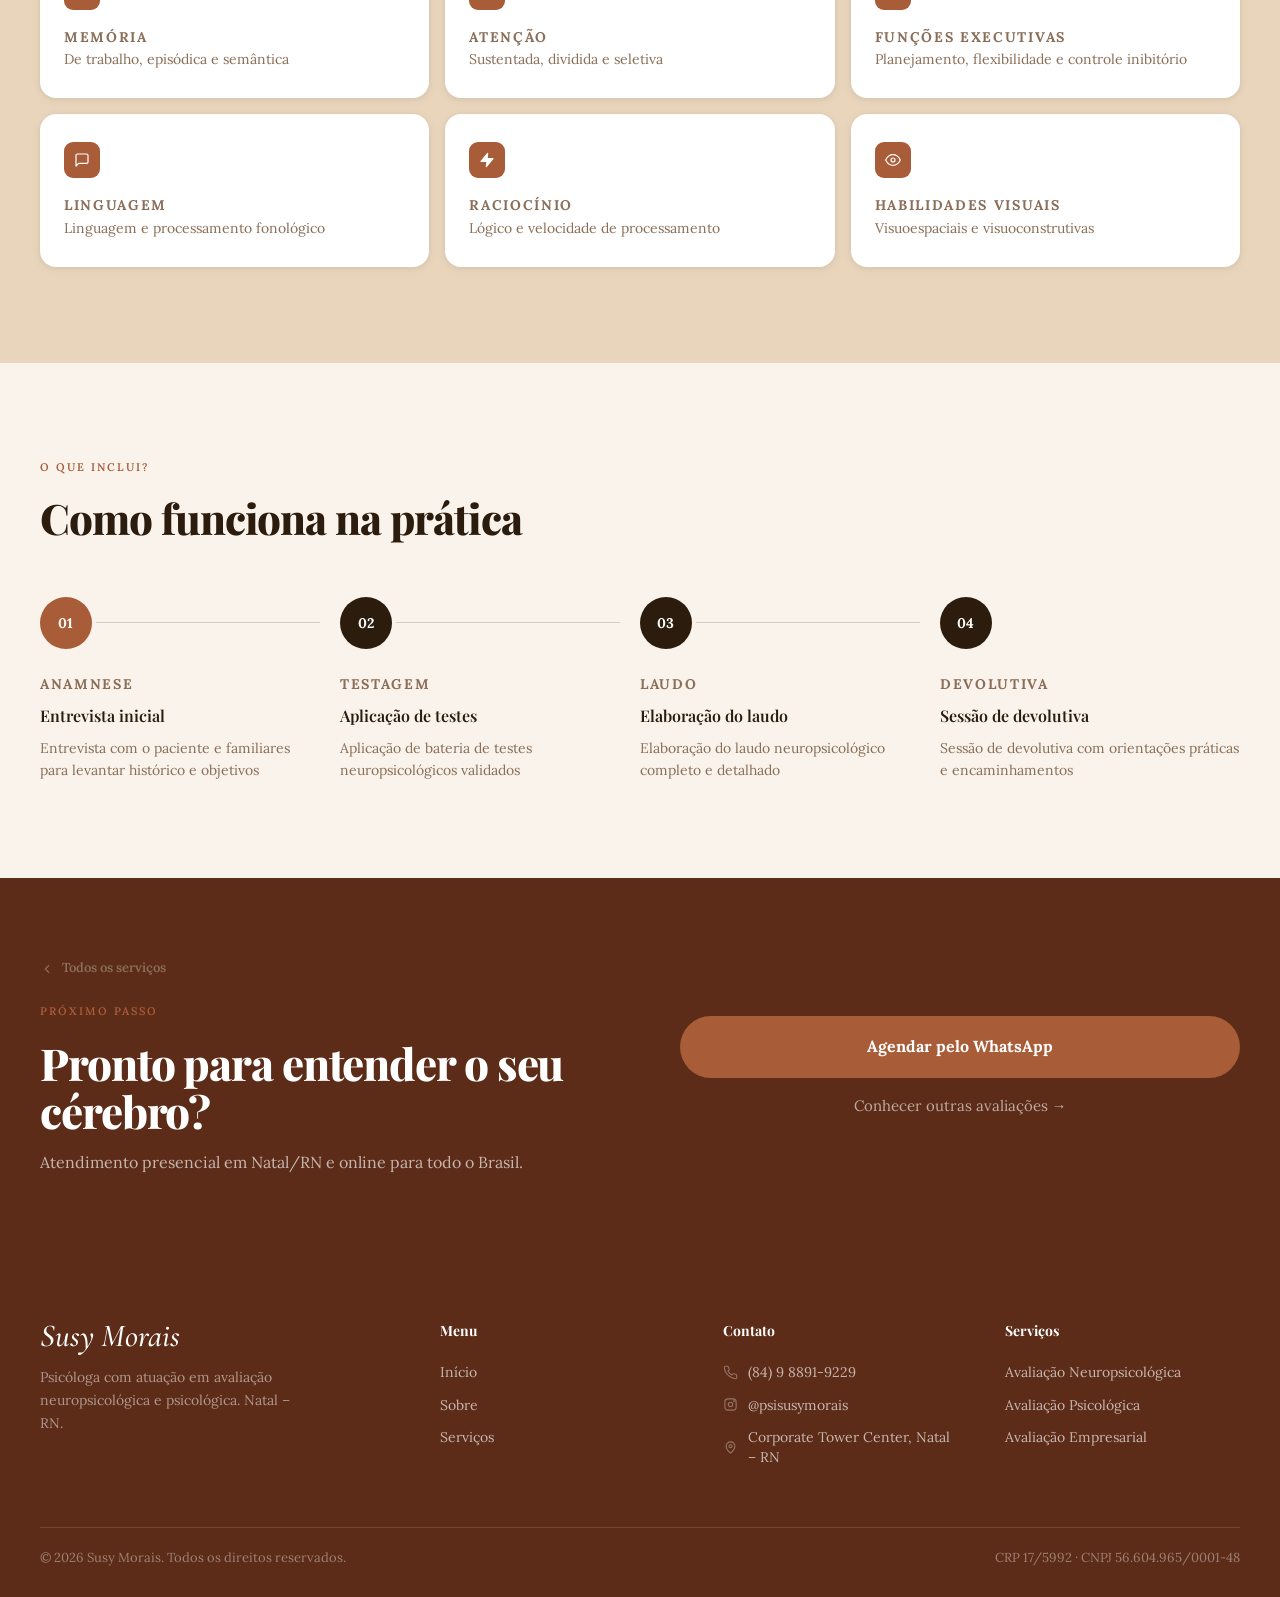
==== commit 92be5099: "Padroniza mensagem do WhatsApp em todos os links" ====
--- a/avaliacao-neuropsicologica.html
+++ b/avaliacao-neuropsicologica.html
@@ -19,7 +19,7 @@
       <a href="sobre.html">Sobre</a>
       <a href="servicos.html" aria-current="page">Serviços</a>
     </div>
-    <a class="btn-nav" href="https://wa.me/5584988919229?text=Ol%C3%A1%20Susy%2C%20gostaria%20de%20agendar%20uma%20avalia%C3%A7%C3%A3o%20neuropsicol%C3%B3gica." target="_blank" rel="noopener">Agendar avaliação</a>
+    <a class="btn-nav" href="https://wa.me/5584988919229?text=Ol%C3%A1%2C%20Susy%21%20Gostaria%20de%20agendar%20uma%20avalia%C3%A7%C3%A3o." target="_blank" rel="noopener">Agendar avaliação</a>
     <button class="menu-toggle" id="menuToggle" aria-label="Menu" aria-expanded="false">
       <svg width="24" height="24" viewBox="0 0 24 24" fill="none" stroke="currentColor" stroke-width="2" stroke-linecap="round">
         <line x1="3" y1="6" x2="21" y2="6"/><line x1="3" y1="12" x2="21" y2="12"/><line x1="3" y1="18" x2="21" y2="18"/>
@@ -30,7 +30,7 @@
     <a href="index.html">Início</a>
     <a href="sobre.html">Sobre</a>
     <a href="servicos.html" aria-current="page">Serviços</a>
-    <a class="btn-nav" href="https://wa.me/5584988919229?text=Ol%C3%A1%20Susy%2C%20gostaria%20de%20agendar%20uma%20avalia%C3%A7%C3%A3o." target="_blank" rel="noopener">Agendar avaliação</a>
+    <a class="btn-nav" href="https://wa.me/5584988919229?text=Ol%C3%A1%2C%20Susy%21%20Gostaria%20de%20agendar%20uma%20avalia%C3%A7%C3%A3o." target="_blank" rel="noopener">Agendar avaliação</a>
   </div>
 
   <!-- HERO -->
@@ -214,7 +214,7 @@
         <p class="dp-cta-desc">Atendimento presencial em Natal/RN e online para todo o Brasil.</p>
       </div>
       <div class="dp-cta-actions">
-        <a class="btn-wa" href="https://wa.me/5584988919229?text=Ol%C3%A1%20Susy%2C%20gostaria%20de%20agendar%20uma%20avalia%C3%A7%C3%A3o%20neuropsicol%C3%B3gica." target="_blank" rel="noopener">
+        <a class="btn-wa" href="https://wa.me/5584988919229?text=Ol%C3%A1%2C%20Susy%21%20Gostaria%20de%20agendar%20uma%20avalia%C3%A7%C3%A3o." target="_blank" rel="noopener">
           Agendar pelo WhatsApp
         </a>
         <a class="dp-cta-link" href="servicos.html">Conhecer outras avaliações →</a>
@@ -261,7 +261,7 @@
       </div>
     </div>
   </footer>
-  <a class="wa-float" href="https://wa.me/5584988919229?text=Ol%C3%A1%20Susy%2C%20gostaria%20de%20agendar%20uma%20avalia%C3%A7%C3%A3o." target="_blank" rel="noopener" aria-label="WhatsApp">
+  <a class="wa-float" href="https://wa.me/5584988919229?text=Ol%C3%A1%2C%20Susy%21%20Gostaria%20de%20agendar%20uma%20avalia%C3%A7%C3%A3o." target="_blank" rel="noopener" aria-label="WhatsApp">
     <svg viewBox="0 0 24 24" xmlns="http://www.w3.org/2000/svg"><path d="M12.04 2C6.58 2 2.13 6.45 2.13 11.91c0 1.75.46 3.45 1.32 4.95L2 22l5.25-1.38a9.9 9.9 0 0 0 4.79 1.22h.01c5.46 0 9.91-4.45 9.91-9.91 0-2.65-1.03-5.14-2.9-7.01A9.82 9.82 0 0 0 12.04 2Zm0 1.82c2.16 0 4.18.84 5.71 2.37a8.02 8.02 0 0 1 2.37 5.72c0 4.46-3.63 8.09-8.1 8.09a8.1 8.1 0 0 1-4.13-1.13l-.3-.18-3.07.81.82-3-.19-.31a8.05 8.05 0 0 1-1.24-4.29c0-4.46 3.63-8.09 8.1-8.09Zm-2.6 3.98c-.16 0-.42.06-.64.3-.22.24-.85.83-.85 2.02 0 1.19.87 2.34.99 2.5.12.16 1.7 2.6 4.12 3.64.58.25 1.03.4 1.38.51.58.18 1.11.16 1.53.1.47-.07 1.43-.58 1.63-1.15.2-.56.2-1.05.14-1.15-.06-.1-.22-.16-.46-.28-.24-.12-1.43-.71-1.65-.79-.22-.08-.38-.12-.54.12-.16.24-.62.79-.76.95-.14.16-.28.18-.52.06-.24-.12-1.02-.38-1.94-1.2-.72-.64-1.2-1.43-1.34-1.67-.14-.24-.01-.37.11-.49.11-.11.24-.28.36-.42.12-.14.16-.24.24-.4.08-.16.04-.3-.02-.42-.06-.12-.54-1.3-.74-1.78-.2-.47-.4-.4-.54-.41h-.46Z"/></svg>
   </a>
   <script src="main.js"></script>
--- a/styles.css
+++ b/styles.css
@@ -0,0 +1,719 @@
+@import url('https://fonts.googleapis.com/css2?family=Cormorant+Garamond:ital,wght@1,500;1,600&family=Playfair+Display:wght@600;700;800&family=Lora:ital,wght@0,400;0,500;0,600;1,500&display=swap');
+
+/* ============================================================
+   TOKENS
+   ============================================================ */
+:root {
+  --bg:       #F9F3EB;
+  --bg-ph:    #E8D5BC;
+  --ink:      #2C1C0E;
+  --muted:    #8A6E58;
+  --accent:   #A85C38;
+  --accent-d: #7A3C20;
+  --cta:      #5C2C18;
+  --line:     rgba(44,28,14,.12);
+  --white:    #FFFFFF;
+  --shadow-sm: 0 1px 4px rgba(44,28,14,.06), 0 2px 12px rgba(44,28,14,.05);
+  --shadow-md: 0 4px 24px rgba(44,28,14,.10);
+  --r:        16px;
+}
+
+*, *::before, *::after { box-sizing: border-box; margin: 0; padding: 0; }
+html { scroll-behavior: smooth; }
+body {
+  font-family: 'Lora', Georgia, serif;
+  background: var(--bg);
+  color: var(--ink);
+  font-size: 16px;
+  line-height: 1.6;
+  -webkit-font-smoothing: antialiased;
+  padding-top: 72px;
+}
+
+h1, h2, h3, h4, h5, h6 { font-family: 'Playfair Display', Georgia, serif; }
+img { display: block; max-width: 100%; }
+a { color: inherit; text-decoration: none; }
+
+.wrap { max-width: 1440px; margin: 0 auto; padding: 0 64px; }
+
+/* ---- EYEBROW ---- */
+.eyebrow {
+  font-size: 11px;
+  font-weight: 600;
+  letter-spacing: .18em;
+  text-transform: uppercase;
+  color: var(--accent);
+  margin-bottom: 18px;
+  display: block;
+}
+
+/* ---- PHOTO PLACEHOLDER ---- */
+.photo-ph {
+  background: var(--bg-ph);
+  display: flex;
+  align-items: flex-end;
+  padding: 16px;
+  overflow: hidden;
+  position: relative;
+}
+.photo-ph:has(img) { padding: 0; }
+.photo-ph img { position: absolute; inset: 0; width: 100%; height: 100%; object-fit: cover; }
+.ph-tag {
+  font-size: 11px;
+  font-weight: 600;
+  letter-spacing: .1em;
+  text-transform: uppercase;
+  color: var(--ink);
+  background: rgba(255,255,255,.78);
+  padding: 6px 14px;
+  border-radius: 99px;
+}
+
+/* ============================================================
+   BOTÕES
+   ============================================================ */
+.btn-primary {
+  display: inline-flex;
+  align-items: center;
+  gap: 8px;
+  background: var(--cta);
+  color: #fff;
+  font-family: inherit;
+  font-weight: 600;
+  font-size: 15px;
+  padding: 13px 26px;
+  border-radius: 99px;
+  transition: background .15s;
+  white-space: nowrap;
+}
+.btn-primary:hover { background: var(--accent-d); }
+.btn-primary svg { width: 17px; height: 17px; flex-shrink: 0; }
+
+.btn-ghost {
+  display: inline-flex;
+  align-items: center;
+  gap: 6px;
+  font-size: 15px;
+  font-weight: 600;
+  color: var(--ink);
+  transition: gap .15s, color .15s;
+}
+.btn-ghost:hover { color: var(--accent); gap: 10px; }
+
+.btn-outline-light {
+  display: inline-flex;
+  align-items: center;
+  gap: 8px;
+  background: transparent;
+  color: #fff;
+  font-family: inherit;
+  font-weight: 600;
+  font-size: 15px;
+  padding: 13px 28px;
+  border-radius: 99px;
+  border: 1.5px solid rgba(255,255,255,.55);
+  transition: border-color .15s, background .15s;
+}
+.btn-outline-light:hover { border-color: #fff; background: rgba(255,255,255,.1); }
+.btn-outline-light svg { width: 17px; height: 17px; flex-shrink: 0; }
+
+/* ============================================================
+   NAV
+   ============================================================ */
+.nav {
+  display: flex;
+  align-items: center;
+  justify-content: space-between;
+  padding: 20px 64px;
+  position: fixed;
+  top: 0;
+  left: 0;
+  right: 0;
+  background: transparent;
+  z-index: 100;
+}
+.brand { display: flex; align-items: baseline; gap: 10px; }
+.brand b { font-size: 17px; font-weight: 700; color: var(--ink); }
+.brand small { font-size: 13px; color: var(--muted); font-weight: 400; }
+
+.navlinks { display: flex; gap: 36px; position: absolute; left: 50%; transform: translateX(-50%); }
+.navlinks a { font-size: 15px; color: var(--muted); transition: color .15s; }
+.navlinks a:hover { color: var(--ink); }
+.navlinks a[aria-current="page"] { color: var(--ink); font-weight: 600; }
+
+.btn-nav {
+  display: inline-flex;
+  align-items: center;
+  gap: 8px;
+  background: var(--cta);
+  color: #fff;
+  font-family: inherit;
+  font-weight: 600;
+  font-size: 14px;
+  padding: 11px 22px;
+  border-radius: 99px;
+  transition: background .15s;
+  white-space: nowrap;
+}
+.btn-nav:hover { background: var(--accent-d); }
+.btn-nav svg { width: 16px; height: 16px; }
+
+.menu-toggle { display: none; background: none; border: none; cursor: pointer; color: var(--ink); padding: 4px; }
+.menu-toggle svg { display: block; }
+
+.nav-drawer { display: none; flex-direction: column; background: var(--bg); border-bottom: 1px solid var(--line); padding: 8px 0 16px; position: fixed; top: 72px; left: 0; right: 0; z-index: 99; }
+.nav-drawer.open { display: flex; }
+.nav-drawer a { font-size: 16px; color: var(--muted); padding: 12px 24px; }
+.nav-drawer a:hover { color: var(--ink); }
+.nav-drawer .btn-nav { margin: 8px 24px 0; color: #fff; }
+
+/* ============================================================
+   HERO
+   ============================================================ */
+.hero { padding: 80px 0 72px; }
+.hero-grid {
+  display: grid;
+  grid-template-columns: 1fr 1fr;
+  gap: 64px;
+  align-items: center;
+}
+.hero-eyebrow {
+  font-size: 11px;
+  font-weight: 600;
+  letter-spacing: .18em;
+  text-transform: uppercase;
+  color: var(--accent);
+  margin-bottom: 24px;
+}
+.hero h1 {
+  font-size: 58px;
+  font-weight: 800;
+  line-height: 1.05;
+  letter-spacing: -.03em;
+  color: var(--ink);
+  margin-bottom: 22px;
+}
+.hero h1 em {
+  font-style: normal;
+  color: var(--accent);
+}
+.hero-sub {
+  font-size: 17px;
+  color: var(--muted);
+  line-height: 1.65;
+  max-width: 36em;
+  margin-bottom: 36px;
+}
+.hero-cta {
+  display: flex;
+  align-items: center;
+  gap: 20px;
+  flex-wrap: wrap;
+  margin-bottom: 48px;
+}
+.hero-stats {
+  display: flex;
+  gap: 32px;
+  padding-top: 28px;
+  border-top: 1px solid var(--line);
+  flex-wrap: wrap;
+}
+.hero-stats div b { display: block; font-size: 20px; font-weight: 700; letter-spacing: -.01em; }
+.hero-stats div span { font-size: 13px; color: var(--muted); }
+
+.hero-photo { border-radius: 20px; min-height: 600px; box-shadow: var(--shadow-md); }
+
+/* ============================================================
+   SEÇÃO GENÉRICA
+   ============================================================ */
+.sec { padding: 96px 0; }
+.tint { background: var(--bg-ph); }
+
+.sec-head { max-width: 620px; margin-bottom: 56px; }
+.sec-head h2 {
+  font-size: 42px;
+  font-weight: 800;
+  letter-spacing: -.025em;
+  line-height: 1.1;
+  margin-bottom: 14px;
+}
+.sec-head p { font-size: 17px; color: var(--muted); line-height: 1.65; }
+
+/* ============================================================
+   SERVIÇOS
+   ============================================================ */
+.svc-grid { display: grid; grid-template-columns: repeat(3, 1fr); gap: 20px; }
+.svc {
+  background: var(--white);
+  border-radius: var(--r);
+  padding: 36px 32px;
+  display: flex;
+  flex-direction: column;
+  gap: 14px;
+  box-shadow: var(--shadow-sm);
+  color: inherit;
+  transition: box-shadow .2s, transform .18s;
+}
+.svc:hover { box-shadow: var(--shadow-md); transform: translateY(-2px); }
+.svc-icon {
+  width: 48px; height: 48px;
+  background: var(--bg-ph);
+  border-radius: 12px;
+  display: flex; align-items: center; justify-content: center;
+  color: var(--accent);
+  flex-shrink: 0;
+}
+.svc-icon svg { width: 22px; height: 22px; }
+.svc h3 { font-size: 18px; font-weight: 700; letter-spacing: -.01em; line-height: 1.25; }
+.svc > p { font-size: 15px; color: var(--accent); line-height: 1.6; flex: 1; }
+.svc .more { font-size: 14px; font-weight: 600; color: var(--ink); }
+
+/* ============================================================
+   ETAPAS
+   ============================================================ */
+.steps { display: grid; grid-template-columns: repeat(4, 1fr); gap: 36px; }
+.step-bar {
+  height: 3px;
+  background: var(--line);
+  border-radius: 3px;
+  margin-bottom: 24px;
+  position: relative;
+}
+.step-bar::before {
+  content: '';
+  position: absolute;
+  left: 0; top: 0;
+  width: 44px; height: 100%;
+  background: var(--cta);
+  border-radius: 3px;
+}
+.step-label { font-size: 11px; font-weight: 600; letter-spacing: .12em; text-transform: uppercase; color: var(--accent); margin-bottom: 10px; }
+.step h4 { font-size: 16px; font-weight: 700; margin-bottom: 10px; }
+.step p { font-size: 14px; color: var(--muted); line-height: 1.65; }
+
+/* ============================================================
+   SOBRE
+   ============================================================ */
+.about-grid {
+  display: grid;
+  grid-template-columns: 1fr 1.1fr;
+  gap: 72px;
+  align-items: center;
+}
+.about-photo { border-radius: 20px; min-height: 520px; box-shadow: var(--shadow-md); }
+.about-text h2 { font-size: 38px; font-weight: 800; letter-spacing: -.025em; line-height: 1.1; margin-bottom: 20px; }
+.about-text p { font-size: 16px; color: var(--muted); line-height: 1.7; margin-bottom: 14px; }
+.about-tags { display: flex; flex-wrap: wrap; gap: 10px; margin-top: 24px; }
+.about-tags span {
+  font-size: 13px; font-weight: 500;
+  color: var(--ink);
+  background: var(--bg-ph);
+  border: 1px solid var(--line);
+  border-radius: 99px;
+  padding: 7px 16px;
+}
+
+/* ============================================================
+   LOCALIZAÇÃO
+   ============================================================ */
+.loc-grid { display: grid; grid-template-columns: 1fr 1fr; gap: 20px; margin-bottom: 64px; }
+.loc-card {
+  background: var(--white);
+  border-radius: var(--r);
+  padding: 28px 32px;
+  display: flex;
+  gap: 18px;
+  align-items: flex-start;
+  box-shadow: var(--shadow-sm);
+}
+.loc-icon {
+  width: 40px; height: 40px; flex-shrink: 0;
+  background: var(--bg-ph);
+  border-radius: 10px;
+  display: flex; align-items: center; justify-content: center;
+  color: var(--accent);
+}
+.loc-icon svg { width: 18px; height: 18px; }
+.loc-card h4 { font-size: 16px; font-weight: 700; margin-bottom: 8px; }
+.loc-card p { font-size: 14px; color: var(--muted); line-height: 1.65; }
+.loc-card a { color: var(--accent); }
+
+/* ============================================================
+   CTA BAND
+   ============================================================ */
+.cta-band {
+  background: var(--cta);
+  border-radius: 24px;
+  padding: 72px 64px;
+  text-align: center;
+  color: #fff;
+  position: relative;
+  overflow: hidden;
+}
+.cta-band h2 { font-size: 40px; font-weight: 800; letter-spacing: -.025em; line-height: 1.1; margin-bottom: 14px; position: relative; }
+.cta-band > p { font-size: 18px; color: rgba(255,255,255,.7); margin-bottom: 36px; position: relative; }
+.cta-band > a { position: relative; }
+.cta-blob { position: absolute; border-radius: 50%; background: rgba(255,255,255,.06); }
+
+/* ============================================================
+   FOOTER
+   ============================================================ */
+.site-footer { background: var(--cta); color: rgba(255,255,255,.65); }
+.footer-inner {
+  display: grid;
+  grid-template-columns: 1.5fr 1fr 1fr 1fr;
+  gap: 48px;
+  padding: 64px 0 48px;
+}
+.f-name {
+  font-family: 'Cormorant Garamond', Georgia, serif;
+  font-style: italic;
+  font-weight: 500;
+  font-size: 32px;
+  color: #fff;
+  display: block;
+  margin-bottom: 14px;
+  line-height: 1;
+}
+.f-brand-desc { font-size: 14px; line-height: 1.65; max-width: 28ch; color: rgba(255,255,255,.5); }
+
+.footer-col h4 { font-size: 14px; font-weight: 700; color: #fff; margin-bottom: 20px; }
+.footer-col a {
+  display: flex;
+  align-items: center;
+  gap: 10px;
+  font-size: 14px;
+  color: rgba(255,255,255,.65);
+  margin-bottom: 12px;
+  transition: color .15s;
+  line-height: 1.45;
+}
+.footer-col a:hover { color: #fff; }
+.footer-col svg { width: 15px; height: 15px; flex-shrink: 0; color: rgba(255,255,255,.35); }
+
+.footer-bottom {
+  border-top: 1px solid rgba(255,255,255,.12);
+  padding: 20px 0 28px;
+  display: flex;
+  justify-content: space-between;
+  align-items: center;
+  font-size: 13px;
+  color: rgba(255,255,255,.4);
+  flex-wrap: wrap;
+  gap: 8px;
+}
+
+/* ============================================================
+   PAGE HERO (páginas internas)
+   ============================================================ */
+.page-hero { padding: 64px 0 0; }
+.page-hero h1 { font-size: 46px; font-weight: 800; letter-spacing: -.025em; line-height: 1.1; margin-bottom: 14px; }
+.page-hero p { font-size: 18px; color: var(--muted); max-width: 40em; line-height: 1.65; }
+.breadcrumb { display: inline-flex; align-items: center; gap: 6px; font-size: 13px; font-weight: 600; color: var(--accent); margin-bottom: 22px; opacity: .85; transition: opacity .15s; }
+.breadcrumb:hover { opacity: 1; }
+
+/* ============================================================
+   DETALHE — AVALIAÇÃO
+   ============================================================ */
+.sec.sec-content { padding-top: 52px; }
+.detail-grid { display: grid; grid-template-columns: 1fr 300px; gap: 28px; align-items: start; }
+
+.detail-main {
+  background: var(--white);
+  border: 1px solid var(--line);
+  border-radius: 20px;
+  padding: 48px 52px;
+  box-shadow: var(--shadow-sm);
+}
+.detail-main h2 { font-size: 24px; font-weight: 700; letter-spacing: -.015em; margin-bottom: 14px; margin-top: 44px; line-height: 1.2; }
+.detail-main h2:first-child { margin-top: 0; }
+.detail-main h3 { font-size: 13px; font-weight: 700; letter-spacing: .1em; text-transform: uppercase; margin-bottom: 14px; margin-top: 36px; color: var(--accent); }
+.detail-main p { font-size: 16px; color: var(--muted); line-height: 1.7; margin-bottom: 16px; }
+
+.facts { list-style: none; display: grid; grid-template-columns: 1fr 1fr; gap: 10px 24px; margin: 8px 0; }
+.facts li { position: relative; padding-left: 26px; font-size: 15px; color: var(--muted); line-height: 1.5; }
+.facts li::before {
+  content: "";
+  position: absolute;
+  left: 0; top: 3px;
+  width: 18px; height: 18px;
+  border-radius: 50%;
+  background: var(--bg-ph);
+  background-image: url("data:image/svg+xml,%3Csvg xmlns='http://www.w3.org/2000/svg' viewBox='0 0 24 24' fill='none' stroke='%23A85C38' stroke-width='3' stroke-linecap='round' stroke-linejoin='round'%3E%3Cpath d='M20 6 9 17l-5-5'/%3E%3C/svg%3E");
+  background-size: 12px; background-position: center; background-repeat: no-repeat;
+}
+
+.aside-card { background: var(--white); border: 1px solid var(--line); border-radius: 18px; padding: 28px 24px; box-shadow: var(--shadow-sm); position: sticky; top: 88px; }
+.aside-card + .aside-card { margin-top: 20px; }
+.aside-card h4 { font-size: 13px; font-weight: 700; letter-spacing: .08em; text-transform: uppercase; color: var(--muted); margin-bottom: 16px; }
+.aside-card p { font-size: 15px; color: var(--ink); display: flex; align-items: center; gap: 6px; margin-bottom: 10px; }
+.aside-link { display: block; font-size: 14px; font-weight: 600; color: var(--accent); margin-bottom: 10px; transition: color .15s; }
+.aside-link:hover { color: var(--accent-d); }
+
+/* ============================================================
+   DETAIL PAGES — NOVO LAYOUT
+   ============================================================ */
+
+/* Botão voltar */
+.back-link { display: inline-flex; align-items: center; gap: 8px; font-size: 13px; font-weight: 600; color: var(--muted); margin-bottom: 24px; transition: color .15s, gap .15s; }
+.back-link:hover { color: var(--ink); gap: 12px; }
+.back-link svg { width: 14px; height: 14px; flex-shrink: 0; }
+
+/* Hero dois-colunas */
+.dp-hero { padding: 80px 0 72px; }
+.dp-hero-grid { display: grid; grid-template-columns: 1fr 1fr; gap: 80px; align-items: center; }
+.dp-hero h1 { font-size: 50px; font-weight: 800; letter-spacing: -.03em; line-height: 1.1; color: var(--ink); margin-top: 16px; }
+.dp-deco { width: 44px; height: 3px; background: var(--accent); border-radius: 3px; margin-top: 28px; }
+.dp-hero-text p { font-size: 17px; line-height: 1.72; color: var(--muted); }
+.dp-hero-text p + p { margin-top: 18px; }
+.dp-hero-text strong { color: var(--ink); font-weight: 600; }
+
+/* Faixa de citação */
+.dp-quote { background: var(--bg-ph); padding: 60px 0; }
+.dp-qmark { font-size: 80px; line-height: .85; color: var(--accent); font-family: Georgia, serif; margin-bottom: 12px; user-select: none; }
+.dp-quote p { font-size: 20px; line-height: 1.65; font-style: italic; color: var(--ink); font-weight: 500; max-width: 820px; }
+
+/* Checklist (para quem / por que) */
+.check-grid { display: grid; grid-template-columns: 1fr 1fr; gap: 12px; }
+.check-item { display: flex; align-items: flex-start; gap: 14px; background: var(--bg-ph); border-radius: 14px; padding: 18px 20px; }
+.check-icon { width: 20px; height: 20px; flex-shrink: 0; background: var(--accent); border-radius: 50%; display: flex; align-items: center; justify-content: center; margin-top: 2px; }
+.check-icon svg { width: 10px; height: 10px; stroke: #fff; fill: none; stroke-width: 2.5; stroke-linecap: round; stroke-linejoin: round; }
+.check-item p { font-size: 15px; line-height: 1.5; color: var(--ink); font-weight: 500; margin: 0; }
+
+/* Cards de funções (o que é avaliado) */
+.func-grid { display: grid; grid-template-columns: repeat(3, 1fr); gap: 16px; }
+.func-card { background: var(--white); border-radius: 16px; padding: 28px 24px; box-shadow: var(--shadow-sm); }
+.func-icon { width: 36px; height: 36px; background: var(--accent); border-radius: 9px; display: flex; align-items: center; justify-content: center; margin-bottom: 16px; }
+.func-icon svg { width: 16px; height: 16px; stroke: #fff; fill: none; stroke-width: 1.8; stroke-linecap: round; stroke-linejoin: round; }
+.func-label { font-size: 11px; font-weight: 700; letter-spacing: .12em; text-transform: uppercase; color: var(--accent); margin-bottom: 8px; }
+.func-card > p { font-size: 14px; line-height: 1.6; color: var(--muted); margin: 0; }
+
+/* Timeline (o que inclui) */
+.timeline { display: grid; grid-template-columns: repeat(4, 1fr); }
+.tl-item { padding-right: 20px; }
+.tl-item:last-child { padding-right: 0; }
+.tl-top { display: flex; align-items: center; margin-bottom: 24px; }
+.tl-circle { width: 52px; height: 52px; border-radius: 50%; display: flex; align-items: center; justify-content: center; font-size: 14px; font-weight: 700; flex-shrink: 0; letter-spacing: .02em; }
+.tl-circle.c-a { background: var(--accent); color: #fff; }
+.tl-circle.c-d { background: var(--ink); color: #fff; }
+.tl-conn { flex: 1; height: 1px; background: rgba(44,28,14,.18); margin-left: 4px; }
+.tl-label { font-size: 11px; font-weight: 700; letter-spacing: .12em; text-transform: uppercase; color: var(--accent); margin-bottom: 8px; }
+.tl-item h4 { font-size: 16px; font-weight: 600; color: var(--ink); margin-bottom: 8px; }
+.tl-item > p { font-size: 14px; line-height: 1.6; color: var(--muted); }
+
+/* CTA escuro (detalhe) */
+.dp-cta { background: var(--cta); padding: 80px 0; }
+.dp-cta-grid { display: grid; grid-template-columns: 1fr 1fr; gap: 80px; align-items: center; }
+.dp-cta .eyebrow { color: var(--accent); }
+.dp-cta h2 { font-size: 44px; font-weight: 800; letter-spacing: -.025em; line-height: 1.1; color: #fff; margin: 14px 0; }
+.dp-cta-desc { font-size: 16px; color: rgba(255,255,255,.65); line-height: 1.65; }
+.dp-cta-actions { display: flex; flex-direction: column; gap: 16px; }
+.btn-wa { background: var(--accent); color: #fff; border-radius: 100px; padding: 18px 32px; font-size: 16px; font-weight: 700; display: flex; align-items: center; justify-content: center; gap: 10px; transition: background .2s; }
+.btn-wa:hover { background: var(--accent-d); }
+.btn-wa svg { width: 20px; height: 20px; fill: currentColor; flex-shrink: 0; }
+.dp-cta-link { color: rgba(255,255,255,.6); font-size: 15px; text-align: center; text-decoration: none; transition: color .15s; }
+.dp-cta-link:hover { color: #fff; }
+
+/* ============================================================
+   SOBRE (página)
+   ============================================================ */
+.creds { display: flex; flex-wrap: wrap; gap: 10px; margin-top: 22px; }
+.creds span { font-size: 13px; font-weight: 600; color: var(--ink); background: var(--bg-ph); padding: 7px 13px; border-radius: 99px; border: 1px solid var(--line); }
+
+/* ============================================================
+   LOCALIZAÇÃO (página)
+   ============================================================ */
+.loc { border: 1px solid var(--line); border-radius: var(--r); padding: 30px; background: var(--white); display: flex; gap: 18px; box-shadow: var(--shadow-sm); }
+.loc .ic { flex: 0 0 auto; width: 44px; height: 44px; border-radius: 12px; background: var(--bg-ph); color: var(--accent); display: flex; align-items: center; justify-content: center; }
+.loc .ic svg { width: 22px; height: 22px; }
+.loc h4 { font-size: 18px; font-weight: 700; margin-bottom: 8px; }
+.loc p { font-size: 15px; color: var(--muted); line-height: 1.6; }
+
+/* ============================================================
+   DEPOIMENTOS
+   ============================================================ */
+.testi-grid { display: grid; grid-template-columns: repeat(3, 1fr); gap: 20px; }
+.testi { background: var(--white); border: 1px solid var(--line); border-radius: var(--r); padding: 30px 28px; box-shadow: var(--shadow-sm); display: flex; flex-direction: column; gap: 16px; }
+.testi .stars { color: var(--accent); letter-spacing: 3px; font-size: 14px; }
+.testi .quote { font-size: 16px; line-height: 1.65; flex: 1; }
+.testi .who { display: flex; align-items: center; gap: 14px; }
+.testi .who span { font-size: 13px; color: var(--muted); }
+.testi-avatar { width: 44px; height: 44px; border-radius: 50%; background: var(--bg-ph); color: var(--accent); display: flex; align-items: center; justify-content: center; font-size: 13px; font-weight: 700; letter-spacing: .04em; flex-shrink: 0; }
+
+/* ============================================================
+   HERO BADGES
+   ============================================================ */
+.hero-badges { display: flex; gap: 32px; padding-top: 28px; border-top: 1px solid var(--line); flex-wrap: wrap; margin-top: 0; }
+.hero-badges div b { display: block; font-size: 20px; font-weight: 700; letter-spacing: -.01em; }
+.hero-badges div span { font-size: 13px; color: var(--muted); }
+
+/* ============================================================
+   QUANDO É INDICADO
+   ============================================================ */
+.when-grid { display: grid; grid-template-columns: 1fr 1fr; gap: 12px; }
+.when-item {
+  display: flex; align-items: flex-start; gap: 16px;
+  padding: 20px 22px;
+  border: 1px solid var(--line);
+  border-radius: 14px;
+  background: var(--white);
+  box-shadow: var(--shadow-sm);
+  transition: box-shadow .18s;
+}
+.when-item:hover { box-shadow: var(--shadow-md); }
+.when-icon { width: 36px; height: 36px; flex-shrink: 0; border-radius: 10px; background: var(--bg-ph); display: flex; align-items: center; justify-content: center; color: var(--accent); }
+.when-icon svg { width: 17px; height: 17px; stroke: currentColor; fill: none; stroke-width: 1.8; stroke-linecap: round; stroke-linejoin: round; }
+.when-item-text p:first-child { font-size: 15px; font-weight: 600; color: var(--ink); line-height: 1.35; margin-bottom: 4px; }
+.when-item-text p:last-child { font-size: 13px; color: var(--muted); line-height: 1.5; margin: 0; }
+
+/* ============================================================
+   FAQ
+   ============================================================ */
+.faq-list { display: flex; flex-direction: column; border-radius: 16px; overflow: hidden; border: 1px solid var(--line); }
+.faq-list details { border-bottom: 1px solid var(--line); }
+.faq-list details:last-child { border-bottom: none; }
+.faq-list details summary {
+  list-style: none;
+  padding: 22px 28px;
+  cursor: pointer;
+  display: flex; align-items: center; justify-content: space-between; gap: 20px;
+  background: var(--white);
+  transition: background .15s;
+}
+.faq-list details summary::-webkit-details-marker { display: none; }
+.faq-list details[open] summary { background: var(--bg-ph); }
+.faq-q { font-size: 16px; font-weight: 600; color: var(--ink); line-height: 1.4; }
+.faq-icon { width: 28px; height: 28px; flex-shrink: 0; border-radius: 50%; background: var(--bg-ph); display: flex; align-items: center; justify-content: center; color: var(--accent); transition: transform .2s; }
+.faq-list details[open] .faq-icon { transform: rotate(45deg); background: var(--white); }
+.faq-icon svg { width: 14px; height: 14px; stroke: currentColor; fill: none; stroke-width: 2.5; stroke-linecap: round; }
+.faq-body { padding: 22px 28px 26px; background: var(--white); }
+.faq-body p { font-size: 15px; color: var(--muted); line-height: 1.7; margin: 0; }
+
+/* ============================================================
+   WHATSAPP FLUTUANTE
+   ============================================================ */
+.wa-float { position: fixed; bottom: 24px; right: 24px; width: 58px; height: 58px; background: #25D366; border-radius: 50%; display: flex; align-items: center; justify-content: center; box-shadow: 0 4px 18px rgba(0,0,0,.22); z-index: 999; transition: transform .2s, box-shadow .2s; }
+.wa-float:hover { transform: scale(1.09); box-shadow: 0 6px 24px rgba(0,0,0,.30); }
+.wa-float svg { width: 30px; height: 30px; fill: #fff; }
+
+/* ============================================================
+   SOBRE (página rica)
+   ============================================================ */
+.about-creds { font-size: 13px; color: var(--muted); letter-spacing: .02em; line-height: 2; }
+
+.about-intro-grid { display: grid; grid-template-columns: 1fr 1.6fr; gap: 80px; align-items: start; }
+.about-intro-grid h2 { font-size: 44px; font-weight: 800; letter-spacing: -.025em; line-height: 1.05; margin-top: 12px; }
+.about-intro-text p { font-size: 17px; color: var(--muted); line-height: 1.72; }
+.about-intro-text p + p { margin-top: 18px; }
+
+.about-traj-grid { display: grid; grid-template-columns: 1fr 1.6fr; gap: 80px; align-items: start; margin-top: 48px; }
+.about-traj-grid h2 { font-size: 38px; font-weight: 800; letter-spacing: -.025em; line-height: 1.1; }
+.about-pullquote { font-family: 'Cormorant Garamond', Georgia, serif; font-style: italic; font-size: 24px; line-height: 1.5; color: var(--ink); font-weight: 500; margin-bottom: 28px; }
+.about-traj-text p:not(.about-pullquote) { font-size: 16px; color: var(--muted); line-height: 1.72; margin-bottom: 16px; }
+
+.form-grid { display: grid; grid-template-columns: repeat(4, 1fr); gap: 16px; }
+.form-card { background: var(--white); border-radius: 16px; padding: 28px 24px; box-shadow: var(--shadow-sm); border-top: 3px solid var(--accent); }
+.form-card h4 { font-size: 16px; font-weight: 700; color: var(--ink); margin-bottom: 12px; line-height: 1.3; }
+.form-card p { font-size: 14px; color: var(--muted); line-height: 1.65; margin: 0; }
+
+.pillar-grid { display: grid; grid-template-columns: repeat(3, 1fr); gap: 24px; }
+.pillar { background: var(--white); border-radius: 16px; padding: 36px 28px; box-shadow: var(--shadow-sm); }
+.pillar-num { font-size: 13px; font-weight: 800; letter-spacing: .12em; color: var(--accent); margin-bottom: 20px; display: block; }
+.pillar h4 { font-size: 19px; font-weight: 700; letter-spacing: -.01em; margin-bottom: 12px; }
+.pillar > p { font-size: 15px; color: var(--muted); line-height: 1.65; }
+
+.about-quote { padding: 80px 0; text-align: center; }
+.about-quote-line { width: 48px; height: 2px; background: var(--accent); margin: 0 auto; }
+.about-quote blockquote { font-family: 'Cormorant Garamond', Georgia, serif; font-style: italic; font-size: 34px; font-weight: 500; line-height: 1.55; color: var(--ink); max-width: 720px; margin: 28px auto; }
+
+/* ============================================================
+   RESPONSIVO
+   ============================================================ */
+@media (max-width: 1280px) {
+  .wrap { padding: 0 40px; }
+  .nav { padding: 20px 40px; }
+}
+
+@media (max-width: 1024px) {
+  .wrap { padding: 0 32px; }
+  .nav { padding: 18px 32px; }
+  .hero h1 { font-size: 46px; }
+  .footer-inner { grid-template-columns: 1fr 1fr; gap: 40px; }
+}
+
+@media (max-width: 860px) {
+  .hero-grid { grid-template-columns: 1fr; gap: 40px; }
+  .hero-photo { min-height: 320px; }
+  .svc-grid { grid-template-columns: 1fr; }
+  .steps { grid-template-columns: 1fr 1fr; }
+  .about-grid { grid-template-columns: 1fr; gap: 40px; }
+  .about-photo { min-height: 280px; }
+  .loc-grid { grid-template-columns: 1fr; }
+  .testi-grid { grid-template-columns: 1fr; }
+  .detail-grid { grid-template-columns: 1fr; gap: 20px; }
+  .detail-main { padding: 28px 24px; }
+  .facts { grid-template-columns: 1fr; }
+  .aside-card { position: static; }
+  .cta-band { padding: 48px 32px; }
+  .dp-hero-grid, .dp-cta-grid { grid-template-columns: 1fr; gap: 36px; }
+  .dp-hero { padding: 56px 0 48px; }
+  .dp-hero h1 { font-size: 38px; }
+  .dp-cta h2 { font-size: 34px; }
+  .check-grid { grid-template-columns: 1fr; }
+  .func-grid { grid-template-columns: 1fr 1fr; }
+  .timeline { grid-template-columns: 1fr 1fr; gap: 36px; }
+  .tl-item { padding-right: 0; }
+  .cta-band h2 { font-size: 30px; }
+  .sec { padding: 72px 0; }
+  .sec-head h2 { font-size: 32px; }
+  .sec-head { margin-bottom: 44px; }
+  .page-hero h1 { font-size: 38px; }
+  .about-intro-grid { grid-template-columns: 1fr; gap: 36px; }
+  .about-traj-grid { grid-template-columns: 1fr; gap: 36px; }
+  .form-grid { grid-template-columns: 1fr 1fr; }
+  .pillar-grid { grid-template-columns: 1fr; }
+  .about-quote blockquote { font-size: 26px; }
+  .hero-badges { gap: 20px; }
+}
+
+@media (max-width: 640px) {
+  .navlinks, .nav > .btn-nav { display: none; }
+  .menu-toggle { display: flex; }
+  .nav { padding: 16px 24px; }
+  .nav-drawer { top: 57px; }
+  .wrap { padding: 0 20px; }
+  .sec { padding: 52px 0; }
+  .sec-head { margin-bottom: 32px; }
+  .hero { padding: 40px 0 48px; }
+  .hero h1 { font-size: 34px; }
+  .hero-sub { font-size: 16px; margin-bottom: 28px; }
+  .hero-cta { gap: 12px; margin-bottom: 32px; }
+  .hero-badges { gap: 14px; padding-top: 20px; }
+  .hero-badges div b { font-size: 17px; }
+  .steps { grid-template-columns: 1fr; }
+  .when-grid { grid-template-columns: 1fr; }
+  .footer-inner { grid-template-columns: 1fr; }
+  .func-grid { grid-template-columns: 1fr; }
+  .timeline { grid-template-columns: 1fr; }
+  .tl-conn { display: none; }
+  .tl-circle { width: 40px; height: 40px; font-size: 13px; }
+  .dp-hero { padding: 36px 0 32px; }
+  .dp-hero h1 { font-size: 30px; }
+  .dp-cta h2 { font-size: 28px; }
+  .page-hero { padding: 44px 0 0; }
+  .page-hero h1 { font-size: 30px; }
+  .page-hero p { font-size: 16px; }
+  .footer-bottom { flex-direction: column; align-items: flex-start; gap: 6px; }
+  .cta-band { border-radius: 16px; padding: 40px 24px; }
+  .cta-band h2 { font-size: 26px; }
+  .form-grid { grid-template-columns: 1fr; }
+  .faq-list details summary { padding: 16px 20px; }
+  .faq-q { font-size: 15px; }
+  .faq-body { padding: 16px 20px 20px; }
+  .about-pullquote { font-size: 20px; }
+  .about-traj-grid { margin-top: 20px; }
+  .about-quote blockquote { font-size: 22px; }
+  .about-quote { padding: 52px 0; }
+  .pillar { padding: 28px 22px; }
+  .back-link { margin-bottom: 16px; }
+}
